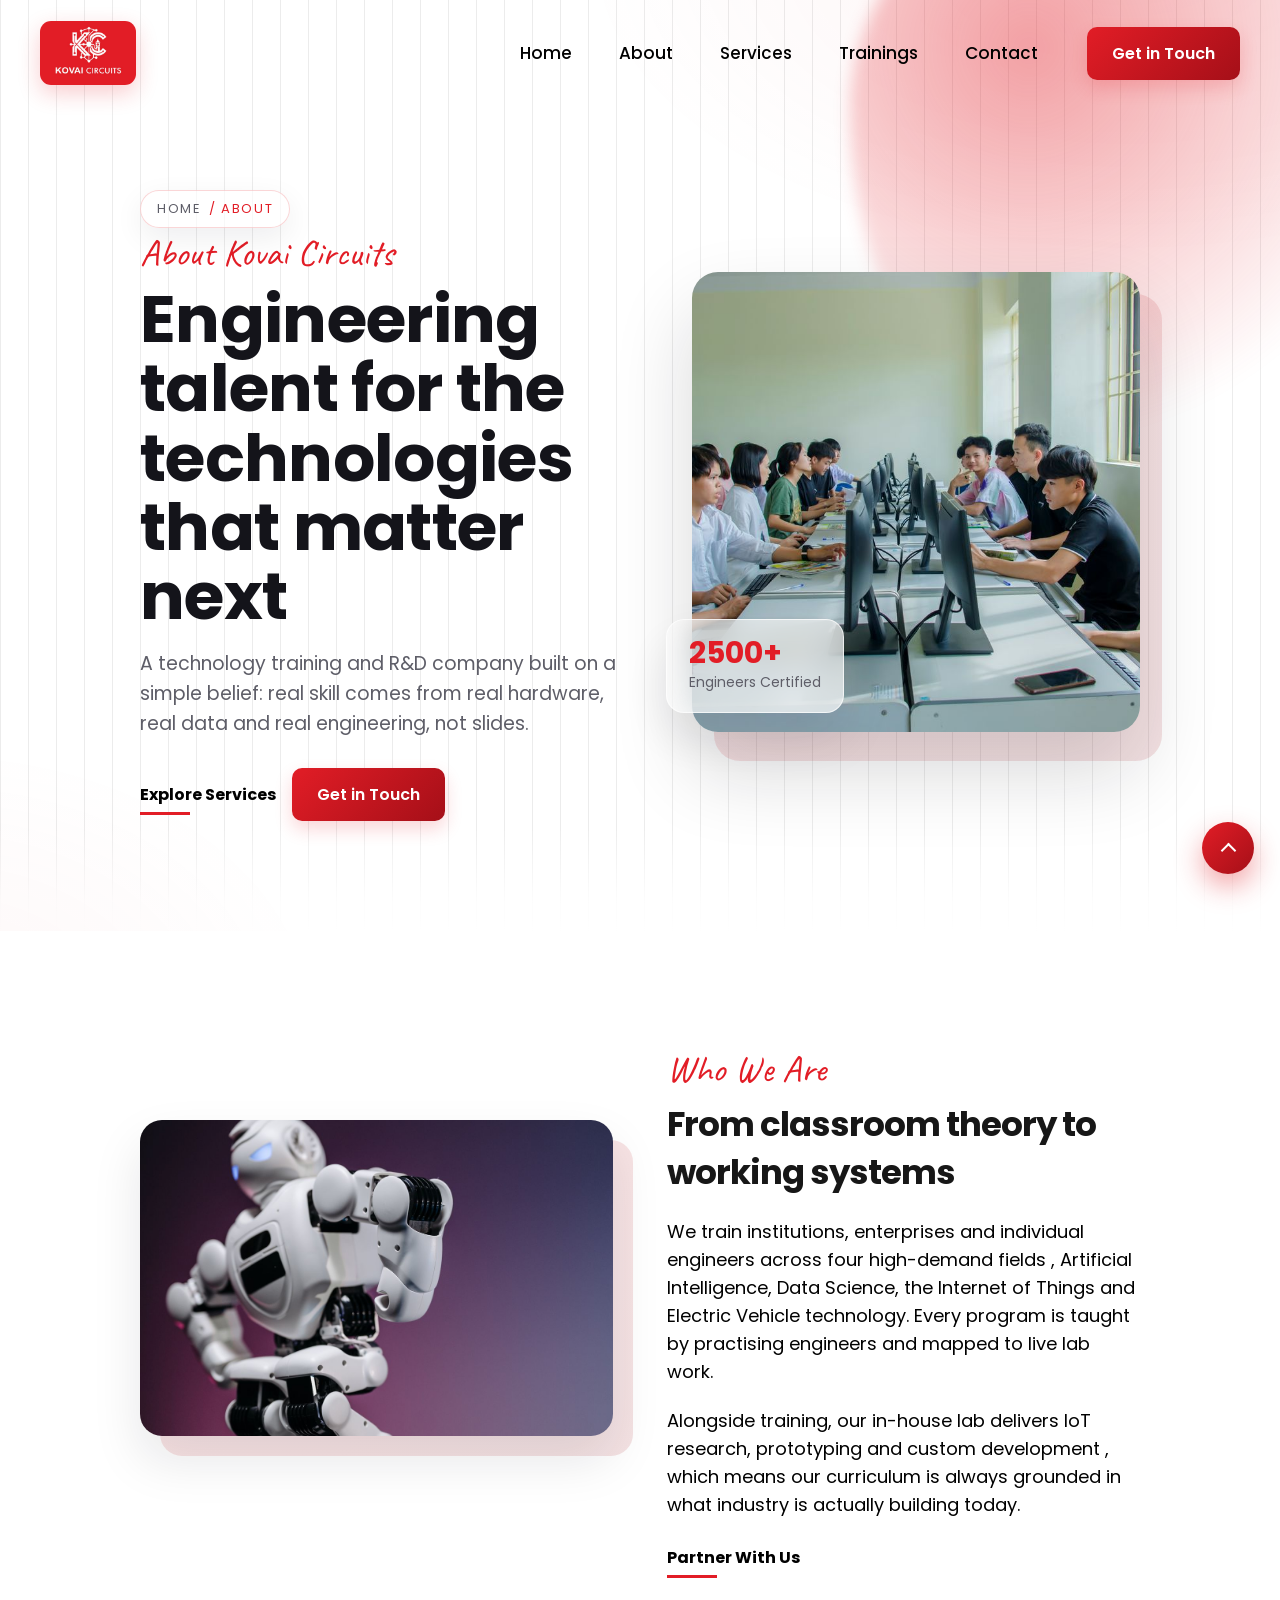
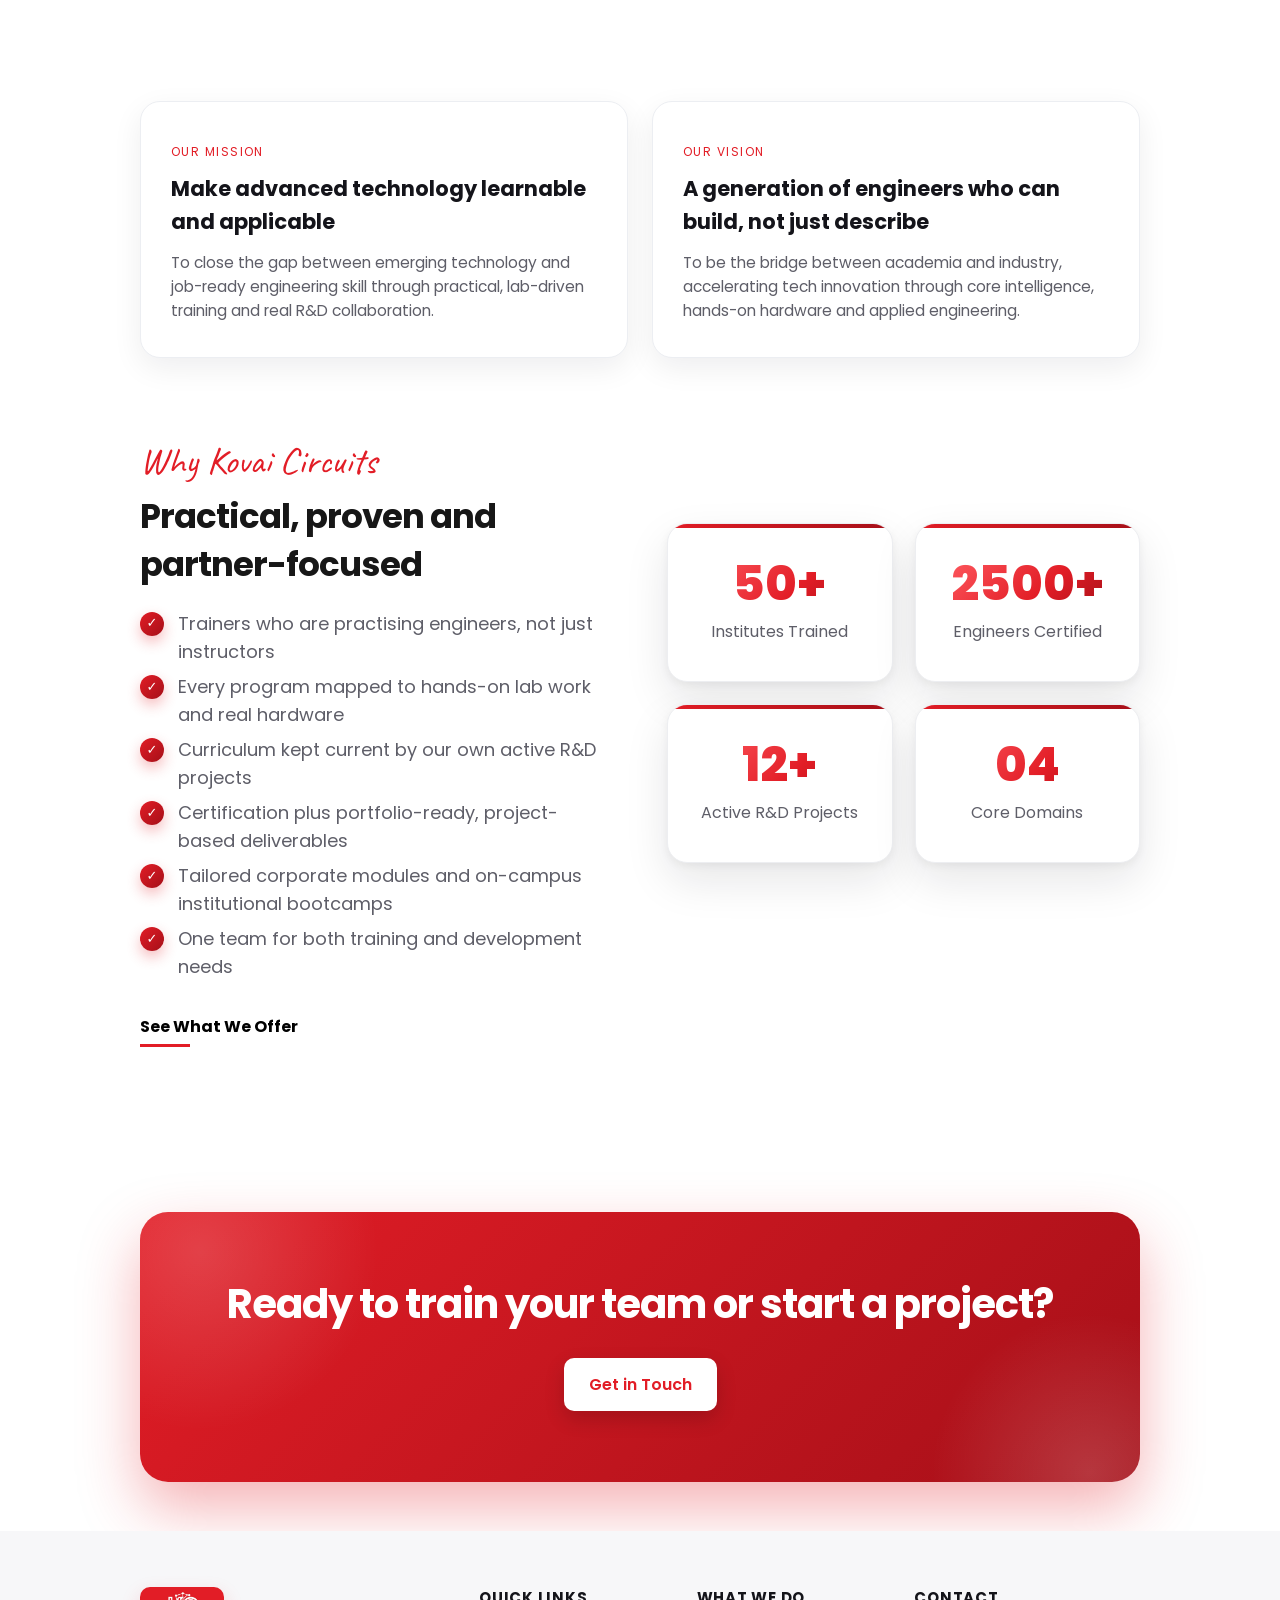
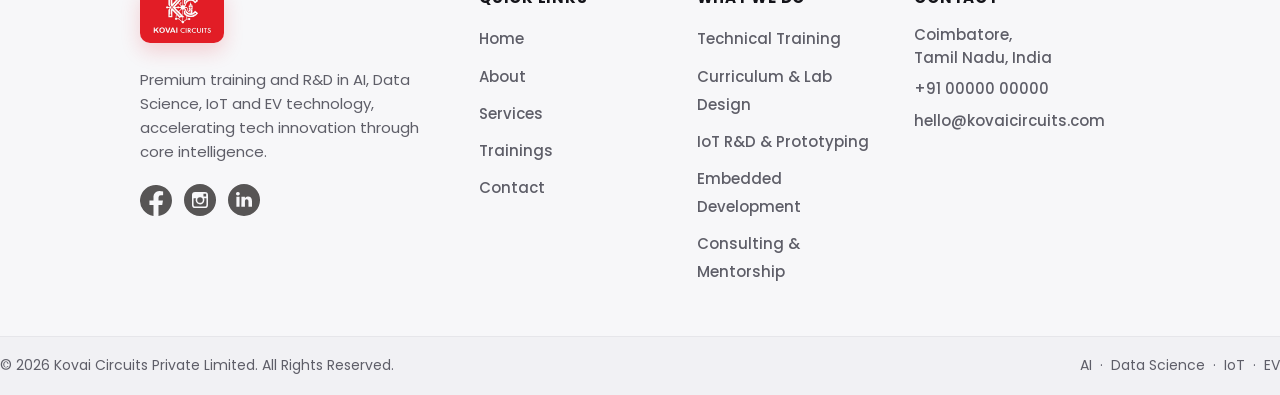
==== about.html @ 35a828f9 "site" ====
<!DOCTYPE html>
<html lang="en-us">

<head>
    <title>About | Kovai Circuits</title>
    <meta charset="utf-8" />
    <meta http-equiv="X-UA-Compatible" content="IE=edge" />
    <meta name="viewport" content="width=device-width, initial-scale=1, shrink-to-fit=no" />
    <meta name="description" content="About Kovai Circuits, a technology training and R&D company in AI, Data Science, IoT and EV technology." />
    <meta name="author" content="Kovai Circuits Private Limited" />
    <link href="img/favicon-logo.png" rel="icon" type="image/png">
    <link rel="preconnect" href="https://fonts.googleapis.com">
    <link rel="preconnect" href="https://fonts.gstatic.com" crossorigin>
    <link href="https://fonts.googleapis.com/css2?family=Caveat:wght@500;600;700&family=Poppins:wght@300;400;500;600;700;800&display=swap" rel="stylesheet">
    <link rel="stylesheet" href="css/skin.css" type="text/css" media="all" />
    <link rel="stylesheet" href="css/kovai.css" type="text/css" media="all" />
</head>

<body>
    <header class="site-header">
        <div class="main-header">
            <div class="d-flex justify-space-between align-items-center  ">
                <a class="site-logo" href="index.html">
                    <img src="img/logo.jpeg" alt="Kovai Circuits" />
                </a>
                <div class="main-navigation">
                    <div class="site-toggle">
                        <i>MENU <span></span></i>
                    </div>
                    <div class="site-nav">
                        <div class="nav-close">Close <img src="img/close-white.svg" width="18" height="18" alt="">
                        </div>
                        <ul>
                            <li class="menu-item"><a href="index.html">Home</a></li>
                            <li class="menu-item current-menu-item"><a href="about.html">About</a></li>
                            <li class="menu-item"><a href="services.html">Services</a></li>
                            <li class="menu-item"><a href="index.html#trainings">Trainings</a></li>
                            <li class="menu-item"><a href="contact.html">Contact</a></li>
                        </ul>
                    </div>
                </div>
                <div class="hdr-btn">
                    <a href="contact.html" class="site-btn">Get in Touch</a>
                </div>
            </div>
        </div>
    </header>

    <!-- ============ PAGE HERO ============ -->
    <section class="kc-hero">
        <div class="bg-lines"></div>
        <div class="kc-blob"></div>
        <div class="site-wrapper kc-hero-inner">
            <div class="kc-hero-text">
                <span class="kc-chip"><a href="index.html">Home</a> / About</span>
                <p class="sub-heading">About Kovai Circuits</p>
                <h1>Engineering talent for the technologies that matter next</h1>
                <p class="lead">A technology training and R&amp;D company built on a simple belief: real skill comes
                    from real hardware, real data and real engineering, not slides.</p>
                <div class="kc-hero-cta">
                    <a href="services.html" class="link-btn">Explore Services</a>
                    <a href="contact.html" class="site-btn">Get in Touch</a>
                </div>
            </div>
            <div class="kc-hero-media">
                <img class="shot" src="img/about-team.jpg" alt="Kovai Circuits training lab">
                <div class="kc-hero-badge">
                    <div class="num">2500+</div>
                    <p class="label">Engineers Certified</p>
                </div>
            </div>
        </div>
    </section>

    <!-- ============ STORY / SPLIT ============ -->
    <section class="site-section site-scroll">
        <div class="site-wrapper">
            <div class="kc-split">
                <div class="kc-split-media">
                    <img src="img/services-hero.jpg" width="690" height="565" alt="Kovai Circuits lab">
                </div>
                <div class="site-content">
                    <p class="sub-heading">Who We Are</p>
                    <h2>From classroom theory to working systems</h2>
                    <p>We train institutions, enterprises and individual engineers across four high-demand fields ,
                        Artificial Intelligence, Data Science, the Internet of Things and Electric Vehicle technology.
                        Every program is taught by practising engineers and mapped to live lab work.</p>
                    <p>Alongside training, our in-house lab delivers IoT research, prototyping and custom development ,
                        which means our curriculum is always grounded in what industry is actually building today.</p>
                    <a href="contact.html" class="link-btn">Partner With Us</a>
                </div>
            </div>
        </div>
    </section>

    <!-- ============ MISSION / VISION ============ -->
    <section class="site-section site-scroll" style="padding-top:0;">
        <div class="site-wrapper">
            <div class="kc-grid cols-2 site-content">
                <div class="kc-card">
                    <span class="kc-tag">Our Mission</span>
                    <h3>Make advanced technology learnable and applicable</h3>
                    <p>To close the gap between emerging technology and job-ready engineering skill through practical,
                        lab-driven training and real R&amp;D collaboration.</p>
                </div>
                <div class="kc-card">
                    <span class="kc-tag">Our Vision</span>
                    <h3>A generation of engineers who can build, not just describe</h3>
                    <p>To be the bridge between academia and industry, accelerating tech innovation through core
                        intelligence, hands-on hardware and applied engineering.</p>
                </div>
            </div>
        </div>
    </section>

    <!-- ============ WHY US ============ -->
    <section class="site-section site-scroll" style="padding-top:0;">
        <div class="site-wrapper">
            <div class="kc-split">
                <div class="site-content">
                    <p class="sub-heading">Why Kovai Circuits</p>
                    <h2>Practical, proven and partner-focused</h2>
                    <ul class="kc-checklist">
                        <li>Trainers who are practising engineers, not just instructors</li>
                        <li>Every program mapped to hands-on lab work and real hardware</li>
                        <li>Curriculum kept current by our own active R&amp;D projects</li>
                        <li>Certification plus portfolio-ready, project-based deliverables</li>
                        <li>Tailored corporate modules and on-campus institutional bootcamps</li>
                        <li>One team for both training and development needs</li>
                    </ul>
                    <a href="services.html" class="link-btn">See What We Offer</a>
                </div>
                <div>
                    <div class="kc-stats" style="grid-template-columns:1fr 1fr;margin-top:0;">
                        <div class="kc-stat"><span class="num">50+</span><p class="label">Institutes Trained</p></div>
                        <div class="kc-stat"><span class="num">2500+</span><p class="label">Engineers Certified</p></div>
                        <div class="kc-stat"><span class="num">12+</span><p class="label">Active R&amp;D Projects</p></div>
                        <div class="kc-stat"><span class="num">04</span><p class="label">Core Domains</p></div>
                    </div>
                </div>
            </div>
        </div>
    </section>

    <!-- ============ CTA ============ -->
    <section class="site-section site-scroll">
        <div class="site-wrapper">
            <div class="kc-cta-band site-content">
                <h2>Ready to train your team or start a project?</h2>
                <a href="contact.html" class="site-btn">Get in Touch</a>
            </div>
        </div>
    </section>

    <!-- ============ FOOTER ============ -->
    <footer id="footer">
        <div class="site-wrapper">
            <div class="kc-footer-top">
                <div class="kc-foot-brand">
                    <img src="img/logo.jpeg" alt="Kovai Circuits" class="kc-foot-logo">
                    <p>Premium training and R&amp;D in AI, Data Science, IoT and EV technology, accelerating tech innovation through core intelligence.</p>
                    <div class="ftr-social d-flex">
                        <a href=""><img src="img/facebook-icon.svg" width="32" height="32" alt=""></a>
                        <a href=""><img src="img/instagram-icon.svg" width="32" height="32" alt=""></a>
                        <a href=""><img src="img/linkedin-icon.svg" width="32" height="32" alt=""></a>
                    </div>
                </div>
                <div class="ftr-nav">
                    <h6>Quick Links</h6>
                    <ul>
                        <li><a href="index.html">Home</a></li>
                        <li><a href="about.html">About</a></li>
                        <li><a href="services.html">Services</a></li>
                        <li><a href="index.html#trainings">Trainings</a></li>
                        <li><a href="contact.html">Contact</a></li>
                    </ul>
                </div>
                <div class="ftr-nav">
                    <h6>What We Do</h6>
                    <ul>
                        <li><a href="services.html">Technical Training</a></li>
                        <li><a href="services.html">Curriculum &amp; Lab Design</a></li>
                        <li><a href="services.html">IoT R&amp;D &amp; Prototyping</a></li>
                        <li><a href="services.html">Embedded Development</a></li>
                        <li><a href="services.html">Consulting &amp; Mentorship</a></li>
                    </ul>
                </div>
                <div class="ftr-nav ftr-contact">
                    <h6>Contact</h6>
                    <p>Coimbatore,<br>Tamil Nadu, India</p>
                    <p>+91 00000 00000</p>
                    <p>hello@kovaicircuits.com</p>
                </div>
            </div>
        </div>
        <div class="kc-footer-bar">
            <div class="site-wrapper">
                <p>&copy; 2026 Kovai Circuits Private Limited. All Rights Reserved.</p>
                <p>AI &nbsp;&middot;&nbsp; Data Science &nbsp;&middot;&nbsp; IoT &nbsp;&middot;&nbsp; EV</p>
            </div>
        </div>
    </footer>
    <a href="#" class="kc-totop" aria-label="Back to top" onclick="window.scrollTo({top:0,behavior:'smooth'});return false;"><span></span></a>
    <script src="js/script.js"></script>
</body>

</html>
---- css/skin.css ----
@font-face {
    font-family: 'Caveat';
    src: url('../fonts/Caveat-Regular.woff2') format('woff2'), url('../fonts/Caveat-Regular.woff') format('woff');
    font-weight: normal;
    font-style: normal;
    font-display: swap;
}

@font-face {
    font-family: 'Inter';
    src: url('../fonts/Inter-Regular.woff') format('woff2'), url('../fonts/Inter-Regular.woff2') format('woff');
    font-weight: normal;
    font-style: normal;
    font-display: swap;
}

@font-face {
    font-family: 'Inter';
    src: url('../fonts/Inter-Bold.woff') format('woff2'),
        url('../fonts/Inter-Bold.woff2') format('woff');
    font-weight: bold;
    font-style: normal;
    font-display: swap;
}

@font-face {
    font-family: 'Inter';
    src: url('../fonts/Inter-Medium.woff') format('woff2'),
        url('../fonts/Inter-Medium.woff2') format('woff');
    font-weight: 500;
    font-style: normal;
    font-display: swap;
}

* {
    margin: 0;
    padding: 0;
    box-sizing: border-box;
}

html,
body {
    font-family: "Inter";
    color: #010101;
    position: relative;
    font-size: 18px;
    overflow-x: hidden;
    scroll-behavior: smooth;
}

img {
    max-width: 100%;
    height: auto;
}

a:hover,
img {
    outline: none;
    text-decoration: none;
}

ul,
ol,
li,
p {
    margin: 0 0 21px;
    padding: 0;
    line-height: 1.56;
}

li {
    list-style: none;
}

a,
a:hover,
a:focus {
    outline: none;
    cursor: pointer;
    transition: all 0.4s ease-in-out 0s;
    -moz-transition: all 0.4s ease-in-out 0s;
    -o-transition: all 0.4s ease-in-out 0s;
    -webkit-transition: all 0.4s ease-in-out 0s;
    -ms-transition: all 0.4s ease-in-out 0s;
    transition: all 0.4s ease-in-out 0s;
    text-decoration: none;
}

.site-col {
    padding: 0 20px;
}

.col-1 {
    width: 8.33333333%
}

.col-2 {
    width: 16.66666667%;
}

.col-3 {
    width: 25%;
}

.col-4 {
    width: 33.3333333%
}

.col-6 {
    width: 50%;
}

.col-5 {
    width: 41.666667%;
}

.col-7 {
    width: 58.333333%;
}

.col-8 {
    width: 66%;
}

.col-9 {
    width: 75%;
}

.col-10 {
    width: 83.33333%;
}

.col-11 {
    width: 91.666666%;
}

.col-12 {
    width: 100%;
}

.col-5 .site-content,
.col-7 .site-content {
    padding: 0 15px;
}

.site-row {
    margin: 0 -20px;
    display: flex;
    flex-wrap: wrap;
}

.site-section {
    position: relative;
    padding: 84px 0;
    overflow: hidden;
}

.site-content ul {
    margin-bottom: 28px;
}

.site-section ul li {
    position: relative;
    padding-left: 35px;
    margin-bottom: 7px;
}

.site-section ul li::before {
    position: absolute;
    left: 0;
    top: 5px;
    background: url(../images/check.svg) no-repeat;
    width: 18px;
    height: 18px;
    content: '';
    background-size: 100%;
}

.site-section.site-videos {
    overflow: hidden;
}

.section-title {
    margin-bottom: 49px;
}

.pt-0 {
    padding-top: 0 !important;
}

.pb-0 {
    padding-bottom: 0 !important;
}

.text-center {
    text-align: center;
}

.d-flex {
    display: flex;
    flex-wrap: wrap;
}

.justify-end {
    justify-content: flex-end;
}

.align-items-center {
    align-items: center;
}

.justify-center {
    justify-content: center;
}

.site-wrapper {
    padding: 0 50px;
    max-width: 1250px;
    margin: 0 auto;
    position: relative;
}

.site-wrapper.full-wrapper {
    padding: 0;
    max-width: 100%;
}

.site-wrapper.sm-wrapper {
    max-width: 1080px;
}

.justify-space-between {
    justify-content: space-between;
}

h1,
h2,
h3,
h4,
h5,
h6 {
    color: #080707;
    line-height: 1.2;
    margin-bottom: 21px;
    margin-top: 42px;
}

h1:first-of-type,
h2:first-of-type,
h3:first-of-type,
h4:first-of-type,
h5:first-of-type,
h6:first-of-type {
    margin-top: 0
}

h2.large {
    font-size: 52px;
    font-weight: 800;
    letter-spacing: -1.5px;
}

h2 {
    font-size: 38px;
    letter-spacing: -1px;
    color: #171717;
    line-height: 1.4;
}

h2.large-text {
    font-size: 48px;
    letter-spacing: -1px;
}

h3 {
    font-size: 28px;
    line-height: 1.56;
}

h4 {
    font-size: 24px;
    line-height: 1.4;
    letter-spacing: -0.5px;
    font-weight: 500;
}

h5 {
    font-size: 20px;
    line-height: 1.4;
    text-transform: inherit;
}

h6 {
    font-size: 18px;
    line-height: 1.4;
    text-transform: inherit;
}

h1 {
    font-size: 50px;
    letter-spacing: -1px;
    line-height: 1.35;
}

p.large {
    font-size: 45px;
    line-height: 1.4;
}

.section-heading .section-title {
    max-width: 860px;
}

.section-heading {
    margin-bottom: 35px;
    position: relative;
}

.section-heading span {
    color: #E21D26;
}

.section-title {
    position: relative;
    display: inline-block;
    font-weight: 500;
    margin-bottom: 0;
}

.sub-title {
    margin-bottom: 14px;
    font-size: 20px;
    color: #3C3B3B;
    text-transform: capitalize;
}

.section-description {
    font-size: 20px;
    color: #4D4E4D;
    font-weight: 500;
    line-height: 1.56;
    margin: 21px 0 0;
}

.section-title h4 {
    margin-top: 21px;
    text-transform: none;
    color: #ffda48;
    font-weight: 500;
}

.site-btn {
    padding: 18px 30px;
    font-size: 16px;
    color: #fff;
    transition: all 0.3s;
    position: relative;
    overflow: hidden;
    z-index: 1;
    background: #E21D26;
    border: none;
    cursor: pointer;
    height: auto;
    display: inline-block;
}

.site-btn.enquiry-btn {
    background: #A50F18;
}

.site-btn.blue-bg {
    background: #E21D26;
}

.site-btn.darkblue-bg {
    background: #E21D26;
}

.site-btn:hover {
    opacity: 0.8;
    transform: translateY(-3px);
}

/** main css starts here **/
header.site-header {
    position: absolute;
    width: 100%;
    top: 0;
    left: 0;
}

.main-header {
    padding: 21px 40px;
    top: 0;
    z-index: 999;
    position: relative;
    width: 100%;
}

.hdr-right svg {
    width: 40px;
    height: 40px;
    margin-right: 7px;
}

.hdr-right .site-search svg {
    width: 20px;
}

.hdr-right .screen-reader {
    color: #8D8D8D;
}

a.site-logo img {
    width: 135px;
}

.main-navigation {
    margin-left: auto;
}

.hdr-btn {
    margin-left: 70px;
}

.hdr-btn .site-btn {
    display: block;
}

.site-nav {
    position: relative;
    z-index: 9;
}

.site-nav ul {
    margin: 0;
}

.site-nav>ul>li {
    display: inline-block;
    position: relative;
    margin-right: 7px;
    margin: 0;
}

.site-nav>ul>li>a:hover {
    color: #E21D26;
}

.site-nav>ul>li>a {
    color: #000;
    font-size: 17px;
    font-weight: 500;
    padding: 5px 0;
    display: inline-block;
    position: relative;
    margin-right: 56px;
}

.site-nav>ul>li:last-child>a {
    margin: 0;
}

.site-nav>ul>li>a::before {
    position: absolute;
    background: #E21D26;
    bottom: 0;
    width: 0%;
    height: 2px;
    content: '';
    transition: all 0.4s;
    left: 0%;
}

.site-nav>ul>li>a:hover::before {
    width: 100%;
}

.site-nav ul li:hover ul {
    top: 100%;
    opacity: 1;
    visibility: visible;
}

.site-nav ul li ul {
    position: absolute;
    left: 0%;
    top: 120%;
    width: 360px;
    background: #fff;
    z-index: 999;
    box-shadow: rgba(0, 0, 0, 0.16) 0px 10px 36px 0px, rgba(0, 0, 0, 0.06) 0px 0px 0px 1px;
    opacity: 0;
    transition: all 0.4s;
    visibility: hidden;
}

.site-nav ul li ul li a {
    display: block;
    font-size: 20px;
    padding: 21px 28px;
    font-weight: 500;
    color: #121212;
}

/** hero section css **/
.hero-section {
    position: relative;
}

.slider-nav {
    z-index: 9999;
}

.hero-images {
    position: absolute;
    right: 5%;
    bottom: 5%;
    width: 550px;
    height: 400px;
}

.hero-images .fist-image {
    position: absolute;
    top: 0;
    right: 0;
    opacity: 0;
    transition: all 1.2s;
    transition-delay: 0.8s;
    transform: scale(0.9);
}

.show .hero-images .sec-image,
.show .hero-images .fist-image {
    opacity: 1;
    transform: scale(1);
}

.hero-images img {
    width: 260px;
    height: 260px;
    object-fit: cover;
    border-radius: 50%;
}

.hero-images .sec-image {
    position: absolute;
    transform: scale(0.9);
    transition: all 1.2s;
    transition-delay: 1.2s;
    bottom: 0;
    left: 0;
    opacity: 0;
}

.show .hero-image img {
    transform: scale(1.3);
    opacity: 1;
}

.hero-content {
    position: absolute;
    top: 50%;
    transform: translateY(-65%);
    color: #fff;
    z-index: 99;
    width: 1020px;
    max-width: 85%;
    left: 10%;
}

.hero-content h2 {
    color: #080707;
    position: relative;
    margin: 0;
    font-size: 50px;
    line-height: 1.35;
    font-weight: 700;
    text-transform: uppercase;
}

.hero-content p {
    margin: 14px 0 28px;
    font-size: 20px;
    color: #3c3a45;
}

.hero-btn {
    display: block;
    margin-top: 35px;
}

.hero-slider.show:before {
    height: 0;
}

.hero-slider .hero-content .anchor-div {
    opacity: 0;
    position: relative;
    top: 20px;
    transition: all 0.6s cubic-bezier(0.55, 0, 0.1, 1) 0.4s;
}

.hero-slider .hero-content .anchor-div {
    margin-top: 21px;
}

.hero-content p.sub-heading,
.sub-heading {
    margin-bottom: 14px;
    font-size: 37px;
    color: #E21D26;
    line-height: 1;
    font-family: Caveat;
}

.hero-slider .hero-content .anchor-div.show,
.hero-slider .hero-content p.show,
.hero-slider .hero-content h2.show {
    opacity: 1;
    top: 0;
}

#slides ul {
    position: relative;
    z-index: 999;
}

.show .hero-gradient {
    opacity: 1;
}

.menu-on.menu-on-removed .search-bar {
    opacity: 0;
    visibility: hidden;
}

header.site-header {
    position: absolute;
    width: 100%;
    top: -50px;
    left: 0;
    z-index: 9999;
    opacity: 0;
    transition: all 0.6s cubic-bezier(0.55, 0, 0.1, 1) 0.4s;
}

header.site-header.show {
    top: 0;
    opacity: 1;
}

.close-btn button:hover span {
    color: #E21D26;
}

.close-btn button {
    background: transparent;
    border: navajowhite;
    display: flex;
    align-items: center;
    color: #80205F;
    font-size: 22px;
    font-weight: 300;
    z-index: 99;
    position: relative;
    cursor: pointer;
}

.close-btn button img {
    padding-left: 7px;
}

.nav-close {
    display: none;
}

.site-toggle {
    width: 100%;
    margin: 0;
    position: relative;
    z-index: 999;
    display: none;
}

.site-toggle span {
    display: inline-block;
    width: 24px;
    height: 10px;
    border-top: 2px solid #111;
    border-bottom: 2px solid #111;
    margin-left: 7px;
}

.hero-slider .slider-nav-visible .slider-nav {
    visibility: visible;
    display: none;
}

/** intro section starts here **/
.intro-section {
    background: #EBD2BD;
    overflow: hidden;
}

.intro-section .site-content {
    max-width: 600px;
    padding: 70px 0;
}

.intro-section .site-image {
    position: absolute;
    right: 0;
    top: 0;
}

.intro-section.site-scroll .site-image {
    position: absolute;
    right: -200px;
    top: 0;
    height: 100%;
    width: 45%;
    left: auto;
    border-top-left-radius: 270px;
    overflow: hidden;
    border-bottom-left-radius: 270px;
}

.intro-section .site-image img {
    height: 100%;
    object-fit: cover;
    width: 100%;
    display: block;
}

.intro-section.site-scroll.scrolled .site-image {
    right: 0;
    opacity: 1;
    left: auto;
}

.slider-nav-outside-expand .slider-nav.slider-nav-next,
.slider-nav-outside-expand .slider-nav {
    margin: 0;
}

.slider-nav.slider-nav-next {
    right: 30px;
    left: unset;
}

.slider-nav {
    left: auto;
    right: 110px;
    transition: all 0.4s;
}

.slider-item-show3 {
    --swiffy-slider-item-count: 3.3;
}

.site-block .block-content .site-btn svg {
    width: 8px;
    margin-left: 5px;
    position: relative;
    top: 3px;
    fill: #fff;
    transition: all 0.4s;
    margin-left: 28px;
}

.site-block .block-content .site-btn:hover svg {
    margin-left: 42px;
}

.site-block .block-content a.site-btn {
    position: absolute;
    bottom: 42px;
}

.slider-nav-round .slider-nav::after,
.slider-nav-square .slider-nav::after {
    margin: 1rem;
}

footer {
    padding: 63px 0;
    background: #F8F8F8;
    position: relative;
}

footer .site-wrapper {
    position: initial;
}

.top-footer h6 {
    text-transform: capitalize;
    font-weight: 500;
    font-size: 22px;
}

.ftr-nav ul {
    margin: 0;
}

footer a {
    font-size: 16px;
    font-weight: 500;
}

a.go-top {
    display: flex !important;
    align-items: center;
    gap: 7px;
    color: #010101;
}

a.go-top svg {
    position: relative;
    top: -5px;
}

.ftr-nav.ftr-contact {
    padding-left: 42px;
}

.ftr-nav.ftr-contact .ftr-contact {
    margin-top: 28px;
}

.top-footer>.site-row>.site-col:last-child {
    border-left: 1px solid #dedede;
}

.ftr-nav ul li {
    margin-bottom: 14px
}

footer a {
    color: #343434;
}

.bottom-footer a:hover {
    text-decoration: underline;
}

.ftr-nav ul li a:hover {
    color: #B71820;
}

.ftr-nav p {
    font-size: 16px;
    font-weight: 500;
    line-height: 1.76;
}

.ftr-logo a img {
    width: 120px;
}

.bottom-footer {
    margin-top: 56px;
    text-align: right;
    display: flex;
    align-items: center;
    justify-content: space-between;
}

.bottom-footer p {
    margin: 0;
    font-size: 16px;
}

.ftr-social.d-flex {
    align-items: center;
    gap: 14px
}

.ftr-social a img {
    display: block;
}

.ftr-social p {
    margin-right: 35px;
}

.ftr-social a:hover {
    opacity: 0.8;
    transform: translateY(-3px);
}

.testimonial-section .site-col.col-6 {
    margin-bottom: 42px;
}

.form-group label {
    display: block;
    font-weight: 500;
    margin-bottom: 10px;
    font-size: 17px;
    color: #3c3a45;
}

.form-group textarea,
.form-group input {
    background: #fcfcfc;
    height: 50px;
    padding: 0 18px;
    width: 100%;
    font-size: 18px;
    border: 1px solid #d1cfcf;
    transition: border-color ease-in-out 0.15s, box-shadow ease-in-out 0.15s;
}

.form-group textarea:focus,
.form-group input:focus {
    outline: none;
    border: 1px solid#f09708;
}

.form-group {
    margin-bottom: 28px;
}

.form-group textarea {
    min-height: 140px;
    padding-top: 14px;
}

.form-group.price-total {
    max-width: 120px;
}

form input.site-btn {
    text-transform: uppercase;
    width: auto;
    background: #f09708;
    min-width: 170px;
    padding: 18px 40px;
    height: auto;
}

.general-request {
    border-left: 1px solid #e0dfdf;
    height: 100%;
    padding-left: 56px;
}

.contact-form {
    padding-right: 35px;
}

/* custom slider css */
#slideshow {
    position: relative;
    height: 100vh;
    width: 100vw;
    overflow: hidden;
}

.blob svg {
    position: absolute;
    width: 700px;
    height: 700px;
    overflow: visible;
    right: -700px;
    top: 50%;
}

.control {
    width: 100%;
    height: calc(100% - 36px);
    position: absolute;
    top: 36px;
    margin: 0;
    z-index: 99;
    display: block;
}

.control>button {
    width: 16.7%;
    height: calc(100% - 36px);
    opacity: 1;
    color: #212121;
    background-color: transparent;
    border: 0;
    cursor: pointer;
    font-size: 50vh
}

#previous {
    float: left;
}

#next {
    float: right;
}

#slides {
    padding: 0;
    margin: 0;
    background: #000;
    overflow: hidden
}

#slides>li {
    position: absolute;
    clear: both;
    top: 0;
    left: 0;
    right: 0;
    bottom: 0;
    width: 100%;
    height: 100%;
    margin: 0 auto;
    overflow: hidden;
    opacity: 0;
    overflow: hidden;
    font-size: 50vh;
    line-height: 100vh;
    color: #212121;
    transition: all 1.2s;
}

#slides>li::before {
    position: absolute;
    left: 0;
    right: 0;
    bottom: 0;
    z-index: 99;
    width: 100%;
    height: 80%;
    content: '';
    background-image: -webkit-gradient(linear, left bottom, left top, from(rgba(0, 0, 0, .8)), to(transparent));
    background-image: linear-gradient(180deg, rgba(0, 0, 0, .8), transparent);
    transform: rotate(180deg);
}

#slides li.slideActive {
    z-index: 2;
    opacity: 1;
}

.pager ul {
    display: table;
    width: 100%;
    position: absolute;
    z-index: 999
}

.pager ul li {
    display: table-cell;
    line-height: 36px;
    text-align: center;
    color: #fff;
    text-decoration: none;
    cursor: pointer;
}

.progressbar {
    position: absolute;
    bottom: 0;
    width: 100%;
    height: 36px;
    background: none;
    z-index: 3;
}

.progress {
    width: 0;
    height: 36px;
    -webkit-animation: progress 10s infinite;
    background: #FFEB3B;
}

@-webkit-keyframes progress {
    0% {
        width: 0%;
    }

    100% {
        width: 100%;
    }
}

.scrolled .parallax-item {
    width: 100% !important;
    height: 100% !important;
    background-size: cover;
    background-repeat: no-repeat;
}

.site-scroll .site-content,
.site-scroll .site-image {
    opacity: 0;
    position: relative;
    left: 35px;
    transition: all 0.8s cubic-bezier(0.55, 0, 0.1, 1) 0.2s;
}

.site-scroll .site-content {
    left: 0;
    top: 35px;
    transition: all 1.8s cubic-bezier(0.55, 0, 0.1, 1) 0.2s;
}

.site-scroll.scrolled .site-image {
    opacity: 1;
    left: 0;
}

.site-scroll.scrolled .site-content {
    top: 0;
    opacity: 1;
}

footer {
    transition: all 0.8s cubic-bezier(0.55, 0, 0.1, 1) 0.2s;
    position: relative;
}

.scroll-down {
    position: absolute;
    background-position: 50% 50%;
    background-repeat: no-repeat;
    background-size: cover;
    z-index: 9999;
    right: 5%;
    bottom: 0;
}

.scroll-down a {
    display: inline-block;
    position: absolute;
    right: 15px;
    bottom: 0;
    z-index: 2;
    padding: 10px 10px 110px;
    color: #fff;
    font-size: 14px;
    font-family: "Josefin Sans", sans-serif;
    line-height: 1;
    letter-spacing: 0.2em;
    text-transform: uppercase;
    text-decoration: none;
    writing-mode: vertical-lr;
    transition: 0.2s;
    overflow: hidden;
}

.scroll-down a:hover {
    opacity: 0.5;
}

#scroll-arrow a::before {
    content: "";
    position: absolute;
    bottom: 0;
    left: 50%;
    width: 1px;
    height: 100px;
    background: rgba(255, 255, 255, 0.4);
}

#scroll-arrow a::after {
    height: 30px;
    animation: slide-scroll 1.5s ease infinite;
}

.scroll-down a::after {
    content: "";
    position: absolute;
    bottom: 0;
    left: 50%;
    width: 1px;
    height: 100px;
    background: #fff;
}

@keyframes slide-scroll {
    0% {
        transform: translateY(-70px);
    }

    50%,
    100% {
        transform: translateY(30px);
    }
}

/** pricing section **/
.single-option {
    width: 50%;
    margin-bottom: 14px;
}

.opening-hour {
    background: #f2f1f1;
    height: 100%;
    padding: 56px;
}

section.pricing-section {
    padding-bottom: 135px;
}

.about-section .site-content ul {
    margin-bottom: 28px;
    margin-top: 28px;
}

.anchor-div .site-btn {
    margin-right: 14px;
}

.ftr-contact p span.icon {
    width: 20px;
}

footer .ftr-contact p {
    display: flex;
    align-items: center;
    gap: 14px;
    margin: 0 0 10px;
    font-weight: 500;
}

.cta-section .site-btn {
    min-width: 240px;
    text-align: center;
}

section.site-section.cta-section {
    background-size: cover;
    background-position: center;
    z-index: 999
}

.private-lessions .anchor-div .site-btn {
    border-radius: 0;
}

.site-tagline {
    position: relative;
    display: inline-block;
}

.site-tagline::before {
    position: absolute;
    left: 0;
    top: 60%;
    content: '';
    width: 100%;
    height: 15px;
    background: #0b4496;
    opacity: 0.13;
}

.ftr-contact img {
    display: block;
    margin-right: 10px;
}

.private-lessions.site-row.align-items-center {
    align-items: flex-start;
}

.anim-text span {
    transition: all 1.2s ease-out;
    letter-spacing: -1px;
    opacity: 0;
}

.anim-text span.fade {
    opacity: 1;
    letter-spacing: -0.5px;
}

.link-btn {
    font-weight: 700;
    color: #000;
    position: relative;
    padding: 5px 0;
    display: inline-block;
    font-size: 16px;
}

.link-btn:hover::before {
    width: 100%;
}

.link-btn::before {
    position: absolute;
    left: 0;
    top: 100%;
    content: '';
    width: 50px;
    height: 3px;
    background: #E21D26;
    transition: all 0.4s
}

aside.sticky-nav {
    position: absolute;
    z-index: 999;
    left: -10px;
    top: 50%;
    transform: translateY(-45%);
    box-shadow: rgba(100, 100, 111, 0.2) 0px 7px 29px 0px;
    transition: all 0.4s;
    transition-delay: 1.2s;
    opacity: 0;
}

.show aside.sticky-nav {
    left: 0;
    opacity: 1;
}

aside.sticky-nav li a {
    text-align: center;
    display: block;
    padding: 20px 15px;
    font-size: 13px;
    color: #010101;
    line-height: 1;
}

aside.sticky-nav li {
    margin: 0;
    border-bottom: 1px solid #E8E8E8;
    transition: all 0.4s;
    background: #fff;
}

aside.sticky-nav li:last-child {
    border-bottom: none;
}

aside.sticky-nav li img {
    display: block;
    margin: 0 auto 10px;
    transition: all 0.4s;
    filter: brightness(0);
}

aside.sticky-nav ul {
    margin: 0;
    overflow: hidden;
}

aside.sticky-nav li a:hover img {
    filter: none;
}

aside.sticky-nav li:hover {
    background: #f5f5f5;
}

aside.sticky-nav li a:hover {
    color: #E21D26;
}

.bg-lines {
    position: absolute;
    width: 100%;
    height: 0%;
    top: 0;
    left: 0;
    background-color: #ffffff;
    opacity: 0.5;
    background-size: 28px 28px;
    transition: all 2.4s;
    background-image: repeating-linear-gradient(to right, #dadada, #dadada 1px, #ffffff 1px, #ffffff);
}

.bg-lines::before {
    position: absolute;
    left: 0;
    top: 0;
    height: 100%;
    width: 25%;
    background: #fff;
    content: '';
}

.bg-lines::after {
    position: absolute;
    left: 0;
    bottom: 0;
    width: 100%;
    height: 100px;
    content: '';
    background: rgb(255, 255, 255);
    background: linear-gradient(0deg, rgba(255, 255, 255, 1) 0%, rgb(255 255 255 / 91%) 30%, rgb(255 255 255 / 9%) 100%);
}

.scrolled .bg-lines,
.show .bg-lines {
    height: 100%;
}

.bg-lines span {
    position: absolute;
    width: 25px;
    height: 100%;
    top: 0;
    right: 0;
    background: transparent;
    border-left: 1px solid #ddd;
    border-right: 1px solid #ddd;
    display: block;
}

.testimonial-section .bg-lines::before {
    display: none;
}

.testimonial-section .bg-lines {
    height: 220px;
}

.site-testinonial {
    position: relative;
    padding-left: 56px;
    margin: 35px 0;
}

.site-testinonial::before {
    position: absolute;
    left: 0;
    top: -42px;
    content: '';
    width: 31px;
    height: 107px;
    background: url(../img/quote.svg) no-repeat;
    background-size: 100%;
}

.user-info {
    display: flex;
    align-items: center;
    gap: 21px;
    margin-top: 28px;
}

.user-info .user-image {
    width: 70px;
    height: 70px;
    border-radius: 50%;
    overflow: hidden;
}

.user-name h5 {
    margin: 0;
    font-size: 16px;
}

.user-name h5 .user-designation {
    display: block;
    font-weight: normal;
}

.site-testinonial .testimonial-content {
    font-size: 20px;
}

.qna {
    transition: all 0.4s;
    border: 1px solid #E2E2E2;
}

.qna.active {
    position: relative;
}

.qna.active::before {
    position: absolute;
    left: 0;
    width: 5px;
    height: 100%;
    content: '';
    background: #DE5227;
    top: 0;
}

.qna:hover {
    background: #f5f5f5;
}

.question {
    color: #333;
    cursor: pointer;
    user-select: none;
    font-size: 18px;
    margin: 0;
    padding: 28px 63px 28px 42px;
    transition: color 0.3s;
    letter-spacing: 0;
    position: relative;
}

.question:hover {
    color: #000;
}

.qna.active .question::before {
    transform: rotate(135deg);
    right: 42px;
}

.qna .answer {
    height: 0px;
    transition: 0.3s linear;
    overflow: hidden;
    padding: 0 42px;
}

.qna.active .answer {
    height: auto;
}

@media (max-width: 700px) {
    .container {
        width: 100%;
        height: 100%;
        border-radius: 0;
        box-shadow: none;
        height: 100vh;
    }

    body {
        place-content: start;
    }
}

.site-stats {
    display: flex;
    gap: 10%;
    margin-top: 35px;
}

.site-stats p {
    font-weight: 700;
}

.site-stats p span.stat-date {
    display: block;
    font-size: 44px;
    font-weight: 400;
}

/** swiffy slider minified css starts here **/
.swiffy-slider {
    position: relative;
    display: block;
    width: 100%;
    --swiffy-slider-snap-align: center;
    --swiffy-slider-item-width: 100%;
    --swiffy-slider-item-gap: 1rem;
    --swiffy-slider-item-reveal: 0rem;
    --swiffy-slider-item-ratio: 2/1;
    --swiffy-slider-item-count: 1;
    --swiffy-slider-nav-light: #fff;
    --swiffy-slider-nav-dark: #333;
    --swiffy-slider-nav-zoom: 1;
    --swiffy-slider-track-opacity: 0.1;
    --swiffy-slider-track-height: 0;
    --swiffy-slider-nav-outside-size: 3.5rem;
    --swiffy-slider-indicator-outside-size: 1.5rem;
    --swiffy-slider-animation-duration: 0.75s;
    --swiffy-slider-animation-delay: 0s;
    --swiffy-slider-animation-timing: ease-in-out;
}

.swiffy-slider,
.swiffy-slider::after,
.swiffy-slider::before {
    box-sizing: border-box;
}

.swiffy-slider ::-webkit-scrollbar {
    height: var(--swiffy-slider-track-height);
}

.swiffy-slider ::-webkit-scrollbar-track {
    background: rgba(0, 0, 0, var(--swiffy-slider-track-opacity));
}

.swiffy-slider ::-webkit-scrollbar-thumb {
    background: rgba(0, 0, 0, 0.4);
    border-radius: 1rem;
}

.swiffy-slider ::-webkit-scrollbar-thumb:hover {
    background: rgba(0, 0, 0, 0.6);
}

.slider-container {
    --swiffy-slider-item-gap-totalwidth: calc(var(--swiffy-slider-item-gap) * (var(--swiffy-slider-item-count) - 1));
    --swiffy-slider-item-width: calc((100% - var(--swiffy-slider-item-reveal) - var(--swiffy-slider-item-gap-totalwidth)) / var(--swiffy-slider-item-count));
    overflow-x: auto;
    -webkit-overflow-scrolling: touch;
    -ms-scroll-snap-type: x mandatory;
    scroll-snap-type: x mandatory;
    scroll-behavior: smooth;
    display: grid;
    align-items: center;
    height: 100%;
    grid: auto/auto-flow -webkit-max-content;
    grid: auto/auto-flow max-content;
    grid-auto-rows: 100%;
    grid-auto-columns: var(--swiffy-slider-item-width);
    grid-auto-flow: column;
    grid-gap: var(--swiffy-slider-item-gap);
    list-style: none;
    margin: 0;
    padding: 0;
    scrollbar-width: none;
    scrollbar-color: rgba(0, 0, 0, 0.4) rgba(0, 0, 0, var(--swiffy-slider-track-opacity));
    background-clip: padding-box;
}

.slider-container>* {
    scroll-snap-align: var(--swiffy-slider-snap-align);
    position: relative;
    width: 100%;
    height: 100%;
}

.slider-item-helper .slider-container>* {
    background-size: cover;
    background-color: #e1e1e1;
    background-position: 50% 50%;
    display: flex;
    justify-content: center;
    align-items: center;
}

.slider-item-helper:not(.slider-item-ratio) .slider-container>* {
    min-height: 20rem;
}

.slider-item-ratio .slider-container>*>* {
    position: absolute;
    top: 0;
    left: 0;
    width: 100%;
    height: 100%;
    -o-object-fit: cover;
    object-fit: cover;
}

.slider-item-ratio-contain .slider-container>*>* {
    -o-object-fit: contain;
    object-fit: contain;
}

.slider-item-ratio .slider-container> ::after {
    display: block;
    padding-top: calc(100% / (var(--swiffy-slider-item-ratio)));
    content: "";
}

.slider-item-ratio-32x9 {
    --swiffy-slider-item-ratio: 32/9;
}

.slider-item-ratio-21x9 {
    --swiffy-slider-item-ratio: 21/9;
}

.slider-item-ratio-16x9 {
    --swiffy-slider-item-ratio: 16/9;
}

.slider-item-ratio-4x3 {
    --swiffy-slider-item-ratio: 4/3;
}

.slider-item-ratio-2x1 {
    --swiffy-slider-item-ratio: 2/1;
}

.slider-item-ratio-1x1 {
    --swiffy-slider-item-ratio: 1/1;
}

.slider-item-ratio-3x4 {
    --swiffy-slider-item-ratio: 3/4;
}

.slider-nav-scrollbar {
    --swiffy-slider-track-height: 0.5rem;
}

.slider-nav-scrollbar .slider-container {
    scrollbar-width: thin;
}

.slider-nav-nodelay .slider-container {
    scroll-behavior: auto;
}

.slider-indicators {
    position: absolute;
    right: 2rem;
    bottom: 0;
    left: 2rem;
    display: flex;
    justify-content: center;
    padding: 0;
    margin-bottom: 1rem;
    list-style: none;
}

.slider-nav-scrollbar .slider-indicators {
    margin-bottom: calc(1rem + var(--swiffy-slider-track-height));
}

.slider-indicators>.active {
    opacity: 1;
}

.swiffy-slider.slider-indicators-outside .slider-nav {
    margin-bottom: var(--swiffy-slider-indicator-outside-size);
}

.swiffy-slider.slider-indicators-outside {
    padding-bottom: var(--swiffy-slider-indicator-outside-size);
}

.swiffy-slider.slider-indicators-outside .slider-indicators,
.swiffy-slider.slider-indicators-outside.slider-indicators {
    margin-bottom: 0;
}

.slider-indicators>* {
    box-sizing: content-box;
    flex: 0 1 auto;
    width: 2rem;
    height: 0.2rem;
    padding: 0;
    border: 0.4rem solid transparent;
    cursor: pointer;
    background-color: #fff;
    background-clip: padding-box;
    opacity: 0.5;
    transition: opacity 0.4s ease;
}

.slider-indicators-square .slider-indicators>*,
.slider-indicators-square.slider-indicators>* {
    width: 0.5rem;
    height: 0.5rem;
    border: 0.4rem solid transparent;
}

.slider-indicators-round .slider-indicators>*,
.slider-indicators-round.slider-indicators>* {
    width: 0.5rem;
    height: 0.5rem;
    border: 0.4rem solid transparent;
    border-radius: 50%;
}

.slider-indicators-highlight .slider-indicators>.active,
.slider-indicators-highlight.slider-indicators>.active {
    border: 0.33rem solid transparent;
    padding: 0.07rem;
}

.slider-nav {
    position: absolute;
    top: 0;
    left: 0;
    bottom: 0;
    border: 0;
    background-color: transparent;
    cursor: pointer;
    padding: 0;
    visibility: hidden;
    opacity: 0.8;
    transition: visibility 0.1s, opacity 0.2s linear;
    margin-bottom: var(--swiffy-slider-track-height);
    display: flex;
    align-items: center;
    padding: 0 0.5rem;
    -webkit-filter: drop-shadow(0 0 0.5rem rgba(0, 0, 0, 0.5));
    filter: drop-shadow(0 0 0.5rem rgba(0, 0, 0, 0.5));
    transform: scale(var(--swiffy-slider-nav-zoom));
}

.slider-nav::before {
    position: absolute;
    content: "";
    padding: 0.5rem;
    width: 3rem;
    height: 3rem;
}

.slider-nav::after {
    content: "";
    -webkit-mask: url("data:image/svg+xml,<svg xmlns='http://www.w3.org/2000/svg' fill='%23fff' viewBox='0 0 16 16'><path fill-rule='evenodd' d='M11.354 1.646a.5.5 0 0 1 0 .708L5.707 8l5.647 5.646a.5.5 0 0 1-.708.708l-6-6a.5.5 0 0 1 0-.708l6-6a.5.5 0 0 1 .708 0z'></path></svg>");
    mask: url("data:image/svg+xml,<svg xmlns='http://www.w3.org/2000/svg' fill='%23fff' viewBox='0 0 16 16'><path fill-rule='evenodd' d='M11.354 1.646a.5.5 0 0 1 0 .708L5.707 8l5.647 5.646a.5.5 0 0 1-.708.708l-6-6a.5.5 0 0 1 0-.708l6-6a.5.5 0 0 1 .708 0z'></path></svg>");
    -webkit-mask-size: cover;
    mask-size: cover;
    background-color: var(--swiffy-slider-nav-light);
    background-origin: content-box;
    width: 3rem;
    height: 3rem;
}

.slider-nav-arrow .slider-nav::after {
    -webkit-mask: url("data:image/svg+xml,<svg xmlns='http://www.w3.org/2000/svg' fill='%23fff' viewBox='0 0 16 16'><path fill-rule='evenodd' d='M12 8a.5.5 0 0 1-.5.5H5.707l2.147 2.146a.5.5 0 0 1-.708.708l-3-3a.5.5 0 0 1 0-.708l3-3a.5.5 0 1 1 .708.708L5.707 7.5H11.5a.5.5 0 0 1 .5.5z'></path></svg>");
    mask: url("data:image/svg+xml,<svg xmlns='http://www.w3.org/2000/svg' fill='%23fff' viewBox='0 0 16 16'><path fill-rule='evenodd' d='M12 8a.5.5 0 0 1-.5.5H5.707l2.147 2.146a.5.5 0 0 1-.708.708l-3-3a.5.5 0 0 1 0-.708l3-3a.5.5 0 1 1 .708.708L5.707 7.5H11.5a.5.5 0 0 1 .5.5z'></path></svg>");
}

.slider-nav-chevron .slider-nav::after {
    -webkit-mask: url("data:image/svg+xml,<svg xmlns='http://www.w3.org/2000/svg' fill='%23fff' viewBox='0 0 16 16'><path fill-rule='evenodd' d='M9.224 1.553a.5.5 0 0 1 .223.67L6.56 8l2.888 5.776a.5.5 0 1 1-.894.448l-3-6a.5.5 0 0 1 0-.448l3-6a.5.5 0 0 1 .67-.223z'></path></svg>");
    mask: url("data:image/svg+xml,<svg xmlns='http://www.w3.org/2000/svg' fill='%23fff' viewBox='0 0 16 16'><path fill-rule='evenodd' d='M9.224 1.553a.5.5 0 0 1 .223.67L6.56 8l2.888 5.776a.5.5 0 1 1-.894.448l-3-6a.5.5 0 0 1 0-.448l3-6a.5.5 0 0 1 .67-.223z'></path></svg>");
}

.slider-nav-caret .slider-nav::after {
    -webkit-mask: url("data:image/svg+xml,<svg xmlns='http://www.w3.org/2000/svg' fill='%23fff' viewBox='0 0 16 16'><path d='M10 12.796V3.204L4.519 8 10 12.796zm-.659.753-5.48-4.796a1 1 0 0 1 0-1.506l5.48-4.796A1 1 0 0 1 11 3.204v9.592a1 1 0 0 1-1.659.753z'></path></svg>");
    mask: url("data:image/svg+xml,<svg xmlns='http://www.w3.org/2000/svg' fill='%23fff' viewBox='0 0 16 16'><path d='M10 12.796V3.204L4.519 8 10 12.796zm-.659.753-5.48-4.796a1 1 0 0 1 0-1.506l5.48-4.796A1 1 0 0 1 11 3.204v9.592a1 1 0 0 1-1.659.753z'></path></svg>");
}

.slider-nav-caretfill .slider-nav::after {
    -webkit-mask: url("data:image/svg+xml,<svg xmlns='http://www.w3.org/2000/svg' fill='%23fff' viewBox='0 0 16 16'><path d='m3.86 8.753 5.482 4.796c.646.566 1.658.106 1.658-.753V3.204a1 1 0 0 0-1.659-.753l-5.48 4.796a1 1 0 0 0 0 1.506z'></path></svg>");
    mask: url("data:image/svg+xml,<svg xmlns='http://www.w3.org/2000/svg' fill='%23fff' viewBox='0 0 16 16'><path d='m3.86 8.753 5.482 4.796c.646.566 1.658.106 1.658-.753V3.204a1 1 0 0 0-1.659-.753l-5.48 4.796a1 1 0 0 0 0 1.506z'></path></svg>");
}

.swiffy-slider:hover .slider-nav {
    visibility: visible;
}

.swiffy-slider.slider-nav-autohide.slider-item-first-visible .slider-nav:not(.slider-nav-next) {
    visibility: hidden;
}

.swiffy-slider.slider-nav-autohide.slider-item-last-visible .slider-nav.slider-nav-next {
    visibility: hidden;
}

.slider-nav-outside .slider-container {
    margin: 0 var(--swiffy-slider-nav-outside-size);
}

.slider-nav-outside .slider-nav {
    padding: 0;
}

.swiffy-slider .slider-nav:hover {
    opacity: 1;
}

.slider-nav-square .slider-nav {
    padding: 0;
}

.slider-nav-round .slider-nav::before,
.slider-nav-square .slider-nav::before {
    background-color: var(--swiffy-slider-nav-light);
}

.slider-nav-round .slider-nav::after,
.slider-nav-square .slider-nav::after {
    background-color: var(--swiffy-slider-nav-dark);
    width: 2rem;
    height: 2rem;
    margin: 0.5rem;
}

.slider-nav-round .slider-nav::before {
    border-radius: 50%;
}

.slider-nav-round .slider-nav::after {
    -webkit-mask: url("data:image/svg+xml,%3Csvg xmlns='http://www.w3.org/2000/svg' viewBox='0 0 16 16' %3E%3Cpath fill-rule='evenodd' d='M15 8a.5.5 0 0 0-.5-.5H2.707l3.147-3.146a.5.5 0 1 0-.708-.708l-4 4a.5.5 0 0 0 0 .708l4 4a.5.5 0 0 0 .708-.708L2.707 8.5H14.5A.5.5 0 0 0 15 8z'%3E%3C/path%3E%3C/svg%3E");
    mask: url("data:image/svg+xml,%3Csvg xmlns='http://www.w3.org/2000/svg' viewBox='0 0 16 16' %3E%3Cpath fill-rule='evenodd' d='M15 8a.5.5 0 0 0-.5-.5H2.707l3.147-3.146a.5.5 0 1 0-.708-.708l-4 4a.5.5 0 0 0 0 .708l4 4a.5.5 0 0 0 .708-.708L2.707 8.5H14.5A.5.5 0 0 0 15 8z'%3E%3C/path%3E%3C/svg%3E");
}

.slider-nav-dark .slider-nav::after {
    background-color: var(--swiffy-slider-nav-dark);
}

.slider-nav-dark.slider-nav-round .slider-nav::before,
.slider-nav-dark.slider-nav-square .slider-nav::before {
    background-color: var(--swiffy-slider-nav-dark);
}

.slider-nav-dark.slider-nav-round .slider-nav::after,
.slider-nav-dark.slider-nav-square .slider-nav::after {
    background-color: var(--swiffy-slider-nav-light);
}

.slider-nav-sm {
    --swiffy-slider-nav-zoom: 0.75;
    --swiffy-slider-nav-outside-size: 2.5rem;
}

.slider-nav.slider-nav-next::after {
    transform: rotate(180deg);
}

.slider-nav.slider-nav-next {
    right: 0;
    left: unset;
}

.slider-nav-visible .slider-nav {
    visibility: visible;
}

.slider-nav-dark .slider-nav {
    opacity: 0.6;
}

.slider-indicators-dark .slider-indicators>*,
.slider-indicators-dark.slider-indicators>* {
    -webkit-filter: invert(1);
    filter: invert(1);
}

.slider-item-snapstart {
    --swiffy-slider-snap-align: start;
}

.slider-item-nosnap {
    --swiffy-slider-snap-align: unset;
}

.slider-item-nogap {
    --swiffy-slider-item-gap: 0rem;
}

.slider-item-reveal {
    --swiffy-slider-item-reveal: 8rem;
}

.slider-item-snapstart.slider-item-reveal {
    --swiffy-slider-item-reveal: 4rem;
}

.slider-item-show2 {
    --swiffy-slider-item-count: 2;
}

.slider-item-show3 {
    --swiffy-slider-item-count: 3;
}

.slider-item-show4 {
    --swiffy-slider-item-count: 4;
}

.slider-item-show5 {
    --swiffy-slider-item-count: 5;
}

.slider-item-show6 {
    --swiffy-slider-item-count: 6;
}

.slider-nav-mousedrag .slider-container {
    cursor: -webkit-grab;
    cursor: grab;
}

.slider-nav-mousedrag.dragging .slider-container {
    -ms-scroll-snap-type: unset;
    scroll-snap-type: unset;
    scroll-behavior: unset;
    -webkit-user-select: none;
    -moz-user-select: none;
    -ms-user-select: none;
    user-select: none;
}

.slider-nav-mousedrag.dragging .slider-nav {
    visibility: hidden;
}

@media (hover: hover) {
    .slider-nav-mousedrag .slider-container::after {
        content: "";
        position: absolute;
        width: 100%;
        height: 100%;
    }
}

@media (prefers-reduced-motion: no-preference) {
    .slider-nav-animation.slider-nav-animation-fast {
        --swiffy-slider-animation-duration: 0.25s;
    }

    .slider-nav-animation.slider-nav-animation-slow {
        --swiffy-slider-animation-duration: 1.25s;
    }

    .slider-nav-animation .slider-container>*>* {
        transition: opacity var(--swiffy-slider-animation-duration) var(--swiffy-slider-animation-timing), transform var(--swiffy-slider-animation-duration) var(--swiffy-slider-animation-timing);
        transition-delay: var(--swiffy-slider-animation-delay);
    }

    .slider-nav-animation .slider-container .slide-visible>* {
        transition: opacity var(--swiffy-slider-animation-duration) var(--swiffy-slider-animation-timing), transform var(--swiffy-slider-animation-duration) var(--swiffy-slider-animation-timing);
        transition-delay: var(--swiffy-slider-animation-delay);
    }

    .slider-nav-animation.slider-nav-animation-fadein .slider-container>*>* {
        opacity: 0.5;
    }

    .slider-nav-animation.slider-nav-animation-scale .slider-container>*>* {
        transform: scale(0.9);
    }

    .slider-nav-animation.slider-nav-animation-appear .slider-container>*>* {
        opacity: 0.3;
        transform: scale(0.9);
    }

    .slider-nav-animation.slider-nav-animation-scaleup .slider-container>*>* {
        transform: scale(0.25);
    }

    .slider-nav-animation.slider-nav-animation-zoomout .slider-container>* {
        overflow: hidden;
    }

    .slider-nav-animation.slider-nav-animation-zoomout .slider-container>*>* {
        transform: scale(1.3);
    }

    .slider-nav-animation.slider-nav-animation-turn .slider-container>*>* {
        transform: rotateY(70deg);
    }

    .slider-nav-animation.slider-nav-animation-slideup .slider-container>*>* {
        transform: translateY(60%) scale(0.99);
    }

    .slider-nav-animation.slider-nav-animation-slideup .slider-container {
        overflow-y: hidden;
    }

    .slider-nav-animation .slider-container>.slide-visible>* {
        opacity: 1;
        transform: none;
    }
}

@media (min-width: 62rem) {

    .slider-item-show2:not(.slider-item-snapstart) .slider-container>*,
    .slider-item-show4:not(.slider-item-snapstart) .slider-container>*,
    .slider-item-show6:not(.slider-item-snapstart) .slider-container>* {
        scroll-snap-align: unset;
    }

    .slider-item-show2:not(.slider-item-snapstart) .slider-container> ::before,
    .slider-item-show4:not(.slider-item-snapstart) .slider-container> ::before,
    .slider-item-show6:not(.slider-item-snapstart) .slider-container> ::before {
        content: " ";
        display: block;
        position: absolute;
        left: calc((var(--swiffy-slider-item-gap) / 2) * -1);
        top: 0;
        width: 1px;
        height: 1px;
        scroll-snap-align: var(--swiffy-slider-snap-align);
    }

    .slider-nav-outside-expand .slider-nav {
        margin-left: -4rem;
    }

    .slider-nav-outside-expand .slider-nav.slider-nav-next {
        margin-right: -4rem;
    }

    .slider-nav-sm.slider-nav-outside-expand .slider-nav {
        margin-left: -3.5rem;
    }

    .slider-nav-sm.slider-nav-outside-expand .slider-nav.slider-nav-next {
        margin-right: -3.5rem;
    }

    .slider-indicators-sm.slider-indicators {
        display: none;
    }
}

@media (max-width: 62rem) {
    .swiffy-slider {
        --swiffy-slider-track-height: 0rem;
        --swiffy-slider-item-reveal: 0rem;
        --swiffy-slider-item-count: 1;
        --swiffy-slider-nav-zoom: 0.875;
    }

    .swiffy-slider .slider-item-show2-sm {
        --swiffy-slider-item-count: 2;
    }

    .slider-item-reveal {
        --swiffy-slider-item-reveal: 4rem;
    }

    .slider-item-snapstart.slider-item-reveal {
        --swiffy-slider-item-reveal: 2rem;
    }

    .slider-item-show6 .slider-container {
        grid-auto-columns: calc(25% - (var(--swiffy-slider-item-gap) / 4 * 3));
    }

    .slider-item-show6.slider-item-reveal .slider-container {
        grid-auto-columns: calc(25% - (var(--swiffy-slider-item-gap) / 4 * 3) - 0.5rem);
    }

    .slider-item-show6.slider-item-reveal .slider-container>* {
        scroll-snap-align: unset;
    }

    .slider-item-show6.slider-item-reveal .slider-container> ::before {
        content: " ";
        display: block;
        position: absolute;
        left: calc((var(--swiffy-slider-item-gap) / 2) * -1);
        top: 0;
        width: 1px;
        height: 1px;
        scroll-snap-align: center;
    }

    .slider-nav-round .slider-nav::after,
    .slider-nav-square .slider-nav::after {
        width: 1.75rem;
        height: 1.75rem;
        margin: 0.125rem;
    }

    .slider-nav-outside .slider-container,
    .slider-nav-outside-expand .slider-container {
        margin: 0 2rem;
    }

    .slider-nav-outside-expand .slider-container {
        margin: 0 var(--swiffy-slider-nav-outside-size);
    }

    .slider-nav-outside-expand .slider-nav {
        padding: 0;
    }

    .slider-indicators-round .slider-indicators>*,
    .slider-indicators-round.slider-indicators>*,
    .slider-indicators-square .slider-indicators>*,
    .slider-indicators-square.slider-indicators>* {
        width: 0.3rem;
        height: 0.3rem;
    }

    .slider-nav-scrollbar .slider-indicators {
        margin-bottom: 0;
    }

    .slider-indicators>* {
        width: 1rem;
        height: 0.125rem;
        border-width: 0.25rem;
    }

    .slider-indicators-sm .slider-indicators,
    .slider-indicators-sm.slider-indicators {
        display: flex;
    }
}

@media (max-width: 48rem) {
    .slider-item-show6 .slider-container {
        grid-auto-columns: calc(50% - (var(--swiffy-slider-item-gap) / 2));
    }

    .slider-item-show6.slider-item-reveal .slider-container {
        grid-auto-columns: calc(50% - (var(--swiffy-slider-item-gap) / 2) - 1.5rem);
    }
}

@media (hover: none) {
    .swiffy-slider.slider-nav-touch .slider-nav {
        visibility: visible;
    }

    .swiffy-slider:not(.slider-nav-touch).slider-nav-outside .slider-container,
    .swiffy-slider:not(.slider-nav-touch).slider-nav-outside-expand .slider-container {
        margin: 0 0;
    }

    .slider-item-nosnap-touch {
        --swiffy-slider-snap-align: unset;
    }
}

/** swiffy slider minified css ends here **/
/** sectors section css **/
.site-sector .section-heading h2 {
    font-size: 40px;
    color: #797171;
    font-weight: 300;
}

.site-section.site-sector ul li::before {
    display: none;
}

.site-sector .slider-nav-outside .slider-container {
    margin: 0;
}

.site-section.site-sector ul li {
    padding: 0 10px;
}

.site-section.site-sector .slider-container {
    padding-left: 135px;
    overflow-y: hidden;
}

section.site-section.site-sector .swiffy-slider {
    padding-top: 70px;
    margin-left: 35px;
    opacity: 0;
    transition: all 0.8s;
    transition-delay: 1s;
}

section.site-section.site-sector.scrolled .swiffy-slider {
    opacity: 1;
    margin-left: 0;
}

.site-sector .slider-nav-outside .slider-nav {
    padding: 0;
    left: auto;
}

.site-sector .slider-nav {
    bottom: auto;
}

.site-sector .swiffy-slider .slider-nav {
    padding: 0;
    left: auto;
    right: 170px;
    margin: 0;
    top: -20px;
}

.site-sector .slider-nav-outside .slider-nav.slider-nav-next {
    right: 115px;
}

.site-sector .slider-indicators {
    position: absolute;
    right: 2rem;
    bottom: auto;
    left: 140px;
    justify-content: flex-start;
    padding: 0;
    margin-bottom: 1rem;
    list-style: none;
    top: 0;
    overflow: hidden;
    width: calc(100% - 400px);
}

.site-sector .swiffy-slider .slider-indicators>* {
    width: auto;
    flex-grow: 1;
    height: 1px;
    border: none;
}

.site-sector .slider-indicators>* {
    box-sizing: content-box;
    padding: 0;
    background-color: #dfdfdf;
    opacity: 1;
    transition: opacity 0.4s ease;
    filter: none !important;
    position: relative;
    border-radius: 0;
}

.site-sector .slider-indicators>*::before {
    position: absolute;
    width: 0%;
    height: 1px;
    top: 0;
    right: 100%;
    background: transparent;
    content: '';
    transition: all 0.4s;
    opacity: 1;
}

.site-sector .slider-indicators>.active {
    background-color: red;
}

.site-sector .slider-indicators>.active::before {
    width: 600%;
    background-color: red;
}

.site-sector .slider-nav-round .slider-nav::before,
.slider-nav-square .slider-nav::before {
    background-color: var(--swiffy-slider-nav-light);
    box-shadow: none;
    border: 1px solid #777070;
    width: 40px;
    height: 40px;
}


.slider-nav::before {
    position: absolute;
    content: "";
    padding: 0.5rem;
    width: 40px;
    height: 40px;
    border: 1px solid #777070;
    border-radius: 50%;
}

.slider-nav::after {
    margin-left: 10px;
    width: 36px;
    height: 36px;
}

h3.card-title.h5 {
    font-size: 22px;
    font-weight: 500;
}

.card.shadow .ratio {
    position: relative;
    overflow: hidden;
    border-radius: 12px;
}

.card.shadow .ratio::before {
    position: absolute;
    width: 100%;
    height: 100%;
    content: '';
    top: 0;
    left: 0;
    background: rgb(11, 37, 96);
    background: linear-gradient(0deg, rgba(11, 37, 96, 1) 0%, rgba(255, 255, 255, 0.700717787114846) 91%);
    opacity: 0;
    transition: all 0.4s;
    border-radius: 12px;
}

.card.shadow:hover .ratio::before {
    opacity: 0.6;
}

.card.shadow .ratio .caption {
    position: absolute;
    bottom: -10px;
    left: 0;
    color: #fff;
    font-size: 24px;
    font-weight: 700;
    letter-spacing: -0.5px;
    padding: 28px;
    opacity: 0;
    visibility: hidden;
    transition: all 0.4s;
}

.card.shadow:hover .ratio .caption {
    opacity: 1;
    visibility: visible;
    bottom: 0;
}

.card.shadow:hover .card-title {
    opacity: 0;
    top: -20px;
}

.card.shadow .card-title {
    position: relative;
    top: 0;
    transition: all 0.4s;
    margin-top: 21px
}

.slide-text h2.text-slider {
    font-size: 104px;
    color: #f5f5f5;
}

/** service section js accordion */

.service-section {
    background: #F7F5F2;
}

.accordion {
    width: 100%;
    /* max-width: 500px;
    */
    overflow: hidden;
    margin-top: 20px;
    background-color: #fff;
    border-radius: 12px;
}

.accordion__intro {
    position: relative;
    padding: 21px 56px 21px 35px;
    cursor: pointer;
}

.qna .question::before,
.accordion__intro::before {
    position: absolute;
    right: 35px;
    top: 50%;
    content: '';
    width: 16px;
    height: 16px;
    background: transparent;
    border-left: 2px solid #ccc;
    border-bottom: 2px solid #ccc;
    transform: rotate(315deg) translateY(-50%);
    transform-origin: center;
    margin-top: -8px;
    transition: all 0.4s;
}

.accordion__active .accordion__intro::before {
    transform: rotate(135deg) translateY(-50%);
    right: 45px;
    margin-top: -12px;
}

.accordion__content {
    padding: 0 35px 0px 98px;
    max-height: 0;
    overflow: hidden;
    will-change: max-height;
    transition: all 0.25s ease-out;
    color: #f1f1f1;
    opacity: 0;
}

.accordion h4 {
    font-size: 24px;
    font-weight: 700;
    display: flex;
    align-items: center;
    gap: 21px;
    margin: 0;
}

.accordion p {
    color: #151515;
    font-size: 18px;
}

.accordion__active .accordion__content {
    padding: 0 35px 35px 98px;
    opacity: 1;
    max-height: max-content !important;
    POSITION: RELATIVE;
    TOP: -14px;
}

.service-section h2 {
    font-weight: normal;
}

.accordion__intro .site-icon img {
    width: 42px;
    height: 42px;
    object-fit: contain;
}

.card img {
    display: block;
    width: 100%;
}

.about-section .site-col:last-child .site-content {
    margin-top: 49px;
    padding-bottom: 77px;
}

.about-section .bg-lines {
    top: 20%;
    width: 100%;
    bottom: 20%;
}

.about-section.scrolled .bg-lines {
    height: 80%;
}

.about-section .bg-lines::before {
    display: none;
}

.testimonial-section .section-heading h2 {
    font-weight: 400;
}

/** footer go top arrow hover animation css **/
.arrow {
    position: relative;
    width: 30px;
    height: 30px;
    cursor: pointer;
    /* border: solid 1px white;
    */
    transition: 0.4s;
    overflow: hidden;
    transform: rotate(90deg);
}

.arrow:after {
    position: absolute;
    display: block;
    content: "";
    color: #111;
    width: 20px;
    height: 15px;
    /* border:solid 1px;
    */
    top: -1px;
    border-bottom: solid 2px;
    transform: translatex(4px);
}

.arrow:before {
    position: absolute;
    display: block;
    content: "";
    color: #111;
    width: 8px;
    height: 8px;
    /* border:solid 1px;
    */
    border-top: solid 2px;
    border-left: solid 2px;
    top: 50%;
    left: 2px;
    transform-origin: 0% 0%;
    transform: rotatez(-45deg);
}

.go-top:hover .arrow:before {
    animation: aniArrow01 1s cubic-bezier(0, 0.6, 1, 0.4) infinite 0.5s;
}

.go-top:hover .arrow:after {
    animation: aniArrow02 1s cubic-bezier(0, 0.6, 1, 0.4) infinite 0.5s;
}

@keyframes aniArrow01 {
    0% {
        transform: rotatez(-45deg) translateY(30px) translateX(30px);
    }

    100% {
        transform: rotatez(-45deg) translateY(-35px) translateX(-35px);
    }
}

@keyframes aniArrow02 {
    0% {
        transform: translateX(45px);
    }

    100% {
        transform: translateX(-44px);
    }
}

/** responsive css **/
@media (min-width:1400px) {

    /* .site-section.site-sector .slider-container {
        padding-left: 175px;
    }

    .site-sector .slider-indicators {
        left: 185px; */
}

}

@media (min-width:1600px) {
    .slider-wrapper {
        margin-left: 275px;
    }


    .site-nav>.site-wrapper>ul>li>a {
        font-size: 18px;
    }

    .hdr-btn {
        margin-left: 100px;
    }

    .site-nav>ul>li>a {
        margin-right: 77px;
    }
}

@media (min-width: 1900px) {
    .hero-content {
        width: 1220px;
    }

    .site-sector .slider-indicators {
        left: 340px;
        width: calc(100% - 600px);
    }

    .site-section.site-sector .slider-container {
        padding-left: 330px;
    }

    .slide-text h2.text-slider {
        font-size: 120px;
    }

    .hero-content h2 {
        font-size: 56px;
    }

    .contact-section .site-wrapper>.site-row {
        margin-top: -380px;
    }
}

@media (min-width: 2400px) {
    .hero-content h2 {
        font-size: 64px;
    }

    .hero-images img {
        width: 360px;
        height: 360px;
    }

    .site-section.site-sector .slider-container {
        padding-left: 230px;
    }

    .site-sector .slider-indicators {
        left: 220px;
    }

    .slider-item-show4 {
        --swiffy-slider-item-count: 5;
    }

    .site-sector .slider-nav-outside .slider-nav.slider-nav-next {
        right: 220px;
    }

    .site-sector .swiffy-slider .slider-nav {
        right: 280px;
    }

    .hero-images {
        position: absolute;
        right: 5%;
        bottom: 10%;
        width: 750px;
        height: 600px;
    }

    .contact-section .site-wrapper>.site-row {
        margin-top: -440px;
    }

    .hero-content h2 {
        font-size: 70px;
    }

    .hero-content {
        position: absolute;
        bottom: 10%;
        max-width: 85%;
        left: 10%;
        width: 1400px;
        z-index: 999;
    }

    .site-nav>ul>li>a {
        font-size: 20px;
        margin-right: 120px;
    }

    .hdr-btn p {
        font-size: 22px;
    }

    .hdr-btn p .icon img {
        height: 30px;
    }

    html,
    body {
        font-size: 20px;
    }

    .hero-content p {
        font-size: 24px;
    }

    .site-btn {
        padding: 18px 30px;
        font-size: 18px;
    }
}

@media (min-width: 2560px) {}

@media (max-width:1400px) {
    h2 {
        font-size: 34px;
    }

    .hero-content {
        z-index: 99;
        width: 920px;
        max-width: 85%;
    }

    .hero-content h2 {
        font-size: 44px;
    }

    .hero-images img {
        width: 240px;
        height: 240px;
    }

    .hero-images {
        right: 5%;
        bottom: 5%;
        width: 500px;
        height: 380px;
    }

    .site-wrapper {
        padding: 0 100px;
        max-width: 1300px;
    }

    .accordion h4 {
        font-size: 22px;
    }

    p.large {
        font-size: 36px;
    }

    .intro-section .site-content {
        padding: 42px 0;
    }

    .hdr-btn {
        margin-left: 49px;
    }

    .site-nav>ul>li>a {
        margin-right: 42px;
    }

    .slide-text h2.text-slider {
        font-size: 80px;
    }
}

@media (max-width:1366px) {
    footer .ftr-contact p {
        gap: 14px;
        font-size: 20px;
    }

    h3.card-title.h5 {
        font-size: 20px;
    }

    .card.shadow .ratio .caption {
        bottom: -10px;
        font-size: 22px;
        padding: 21px;
    }

    .bottom-footer {
        margin-top: 35px;
    }

    .site-btn {
        padding: 14px 25px;
    }

    .site-wrapper {
        padding: 0 140px;
    }
}

@media (max-width:1200px) {
    .slide-text h2.text-slider {
        font-size: 70px;
    }

    .site-wrapper {
        padding: 0 120px;
    }

    .site-sector .section-heading h2 {
        font-size: 32px;
    }

    footer .ftr-contact p {
        gap: 7px;
        font-size: 18px;
    }

    .ftr-contact img {
        width: 16px;
    }

    .site-nav>ul>li>a::before {
        display: none;
    }

    p.large {
        font-size: 30px;
    }

    .ftr-nav ul li a {
        margin-right: 56px;
    }

    h2 {
        font-size: 32px;
    }

    .hero-content h2 {
        font-size: 36px;
    }

    .hdr-btn {
        margin-left: auto;
        margin-right: 35px;
    }

    .hero-content {
        width: 678px;
    }

    .main-navigation {
        margin-left: 7px;
        order: 3;
    }

    #nav-container,
    .fiter-tabs,
    .site-tab-nav {
        margin-top: -63px;
    }

    .site-nav span.arrow-icon {
        float: right;
    }

    .site-toggle {
        display: block;
        text-align: right;
    }

    .site-col {
        padding: 0 15px;
    }

    .site-row {
        margin: 0 -15px;
    }

    .right-col,
    .left-col {
        padding-top: 70px;
        padding-bottom: 70px;
    }

    .site-col.col-5.right-col {
        padding-left: 49px;
    }

    .site-section {
        padding: 70px 0;
    }

    .float-image {
        max-width: 350px;
    }

    .feature-content h6 {
        font-size: 24px;
    }

    .left-image img {
        max-width: 380px;
    }

    .svg-lists p,
    section#intro-section p {
        font-size: 22px;
    }

    .banner-caption {
        position: absolute;
        bottom: 80px;
    }

    .site-nav>ul>li {
        margin-left: 7px;
        padding: 7px 0;
    }

    .site-nav li a i {
        float: right;
        font-size: 16px;
        margin-right: 0;
        position: absolute;
        right: 0;
    }

    .site-nav ul li ul {
        position: relative;
        left: 0%;
        top: 120%;
        width: 100%;
        background: #780c5e;
        z-index: 999;
        opacity: 1;
        transition: none;
        visibility: visible;
        display: none;
        margin: 0 -28px;
        box-shadow: none;
        width: calc(100% + 56px);
        padding: 20px 28px;
    }

    .site-nav ul li ul li a:hover {
        background: transparent;
        color: #E21D26;
    }

    .site-nav ul li ul li a {
        display: block;
        font-size: 16px;
        padding: 10px 0px;
        font-weight: 500;
        color: #fff;
    }

    span.short-descriptions {
        display: block;
        color: #ddc3d7;
        font-size: 13px;
    }

    .content-wrapper {
        padding-left: 42px;
    }

    ul.hdr-lists li a {
        font-size: 16px;
    }

    .site-nav ul li a {
        padding: 7px 12px;
        display: block;
        color: #ffff;
        font-size: 26px;
        text-align: center;
        margin: 0
    }

    aside.sticky-nav li a {
        padding: 15px 10px;
    }

    .nav-close {
        display: block;
        margin-left: 28px;
    }

    .site-nav {
        position: fixed;
        top: 0;
        width: 100%;
        height: 100%;
        background: #E21D26;
        z-index: 900009;
        right: 0%;
        padding: 56px 21px 21px;
        transition: all 0.4s;
        overflow-y: scroll;
        box-shadow: -2px -1px 5px 0px rgba(0, 0, 0, 0.1);
        -webkit-box-shadow: -2px -1px 5px 0px rgba(0, 0, 0, 0.1);
        -moz-box-shadow: -2px -1px 5px 0px rgba(0, 0, 0, 0.1);
        opacity: 0;
        visibility: hidden;
    }

    .site-nav ul li {
        display: block;
    }

    /* body.on {
        left: -300px;
   }
    */
    body.on .site-nav {
        right: 0;
        opacity: 1;
        visibility: visible;
    }

    .site-toggle i {
        color: #111;
        font-style: normal;
        text-transform: uppercase;
        font-size: 14px;
        font-weight: 500;
        z-index: 99;
        cursor: pointer;
        display: flex;
        justify-content: end;
        align-items: center;
    }

    .site-toggle i img {
        width: 24px;
        margin-right: 7px;
    }

    .nav-close {
        text-align: right;
        margin-bottom: 7px;
        position: absolute;
        right: 20px;
        top: 14px;
        font-size: 13px;
        display: flex;
        font-weight: 500;
        text-transform: uppercase;
        color: #fff;
        align-items: center;
    }

    .nav-close img {
        margin-left: 7px;
        width: 18px;
        height: 18px;
    }

    .feature-content h6 {
        font-size: 22px;
    }

    section.site-section.site-feature .site-wrapper {
        padding: 0 20px;
    }

    .site-feature .feature-img>img {
        width: 110px;
    }

    .site-footer ul {
        padding: 0 10px;
        flex-wrap: wrap;
    }

    .dot-shape {
        max-width: 85%;
    }

    .img-div {
        width: 240px;
        height: 240px;
    }

    .site-wrapper.blog-wrapper {
        padding-bottom: 40px;
    }

    h1 {
        font-size: 40px;
        letter-spacing: -1.5px;
    }

    .bottom-content {
        padding-right: 56px;
        padding-bottom: 56px;
    }

    .site-nav .site-wrapper {
        margin: 0;
        padding: 0;
    }

    .site-nav>.site-wrapper>ul>li {
        display: block;
        position: relative;
        margin-right: 0;
        padding: 0;
    }

    .site-footer ul li a {
        margin-right: 35px;
        padding: 10px 0;
        margin-top: 7px;
    }

    .hero-title h3 {
        font-size: 28px;
    }

    .accordion__intro .site-icon img {
        width: 36px;
        height: 36px;
        object-fit: contain;
    }

    .accordion h4 {
        font-size: 20px;
    }

    .qna .question::before,
    .accordion__intro::before {
        position: absolute;
        right: 28px;
        top: 50%;
        content: '';
        width: 14px;
        height: 14px;
        margin-top: -7px;
        transition: all 0.4s;
    }

    .hero-images img {
        width: 220px;
        height: 220px;
    }

    .hero-images {
        width: 450px;
        height: 350px;
    }

    .slider-item-show4 {
        --swiffy-slider-item-count: 3;
    }
}

@media (max-width:1024px) {
    .top-footer .site-col.col-2 {
        width: 20%;
        padding-left: 42px;
    }

    .top-footer .site-col {
        padding: 0 15px;
        width: 33.333%;
    }

    .site-wrapper {
        padding: 0 50px;
    }

    aside.sticky-nav ul li img {
        width: 24px;
        height: 24px;
    }

    .site-section.site-sector .slider-container {
        padding-left: 40px;
    }

    .site-sector .slider-indicators {
        left: 40px;
        width: calc(100% - 220px);
    }

    .site-sector .slider-nav-outside .slider-nav.slider-nav-next {
        right: 40px;
    }

    .site-sector .swiffy-slider .slider-nav {
        right: 100px;
        top: -20px;
    }

    aside.sticky-nav {
        position: relative;
        top: auto;
        transform: none;
        bottom: 0;
        width: 100%;
    }

    aside.sticky-nav li {
        width: 20%;
    }

    aside.sticky-nav li:last-child {
        border-bottom: 1px solid #E8E8E8;
    }

    aside.sticky-nav ul {
        display: flex;
        width: 100%;
    }

    .hero-content h2 {
        font-size: 32px;
    }

    .pricing-section .dot-shape {
        bottom: -30px;
    }

    .col-3 {
        width: 50%
    }

    .intro-section::before {
        width: 95px;
    }

    .scrolled.intro-section::before {
        height: 200px;
        opacity: 1;
    }

    .ftr-widgets {
        width: 100%;
    }

    .site-feature ul {
        padding: 0;
    }

    .ftr-nav ul li a {
        margin-right: 42px;
    }
}

@media (max-width:991px) {
    body {
        padding-bottom: 78px;
    }

    .blob svg {
        width: 600px;
        height: 600px;
        right: -650px;
    }

    .site-sector .section-heading h2 {
        font-size: 28px;
    }

    .hero-content p.sub-heading,
    .sub-heading {
        font-size: 32px;
    }

    .site-block .block-content {
        padding: 21px 21px;
    }

    .hero-content {
        width: 600px;
    }

    .site-section {
        padding: 63px 0;
    }

    .site-wrapper {
        padding: 0 40px;
    }

    .ftr-nav ul li a {
        margin-right: 35px;
        margin-bottom: 14px;
        display: block;
    }

    h2 {
        font-size: 28px;
    }

    .col-6.image-col {
        width: 40%;
    }

    .col-6.content-col {
        width: 60%;
    }

    .content-title {
        font-size: 16px;
    }

    .hero-title h3 {
        font-size: 24px;
    }

    #nav-container,
    .fiter-tabs,
    .site-tab-nav {
        margin-top: 0
    }

    .hero-content p {
        font-size: 18px;
        color: #3c3a45;
    }

    .site-btn {
        padding: 14px 25px;
    }

    div#nav-container .nav-link {
        padding: 15px 22px;
    }

    .site-col aside h5 img {
        width: 26px;
        height: 26px;
        margin-right: 14px;
    }

    .schema-faq-section strong::before {
        height: 16px;
        width: 16px;
    }

    .site-footer .col-3 {
        border-right: navajowhite;
    }

    h1 {
        font-size: 36px;
        letter-spacing: -1.5px;
    }

    h2.large-text {
        font-size: 34px;
    }

    .site-features .feature-content {
        padding-left: 14px;
    }

    .feature-content h6 {
        font-size: 20px;
    }

    .site-nav li a i {
        display: inline-block;
    }

    h4 {
        font-size: 24px;
        line-height: 1.4;
    }

    h2.large {
        font-size: 42px;
    }

    h3 {
        font-size: 22px;
    }

    a.site-image {
        width: 30%;
    }

    .site-descriptions {
        width: 70%;
        padding-left: 21px;
    }

    section {
        padding-top: 35px;
    }

    div#nav-container #nav {
        box-shadow: rgb(100 100 111 / 10%) 0px 7px 29px 0px;
        border-radius: 22px;
        margin-top: 35px;
        margin-bottom: 56px;
        background: #fff;
    }

    .site-cards .site-col {
        margin-bottom: 35px;
    }

    span.screen-reader {
        display: none;
    }

    .hero-content {
        left: 50px;
        top: auto;
        position: relative;
        transform: none;
        margin-top: 140px;
        margin-bottom: 35px;
    }

    .hero-images {
        bottom: auto;
        position: relative;
        margin-left: 50px;
        left: 0;
        top: auto;
        display: flex;
        height: auto;
        margin-bottom: 35px;
    }

    #slideshow {
        height: auto;
    }

    .hero-images img {
        width: 200px;
        height: 200px;
    }

    .site-nav ul li a {
        font-size: 22px;
    }

    .hero-images .fist-image,
    .hero-images .sec-image {
        position: relative;
        margin-right: 28px;
    }

    .col-1 {
        width: 10%;
    }
}

@media (max-width:768px) {
    .col-1 {
        width: 100%;
    }

    .top-footer>.site-row>.site-col:last-child {
        border-left: none;
    }

    .ftr-nav.ftr-contact {
        padding-left: 0;
    }

    .bottom-footer {
        margin-top: 35px;
        display: flex;
        text-align: left;
        flex-wrap: wrap;
        gap: 21px 28px;
    }

    .ftr-nav {
        margin-bottom: 35px;
    }

    .bottom-footer {
        margin-top: 0;
    }

    .top-footer .site-col {
        width: 100%;
    }

    .site-section.site-sector ul li {
        padding: 0;
    }

    .intro-section.site-scroll .site-image {
        position: relative;
        right: -200px;
        top: 0;
        height: 100%;
        width: 100%;
        left: auto;
        border-top-left-radius: 220px;
        overflow: hidden;
        border-bottom-left-radius: 0;
        margin-top: 56px;
    }

    .intro-section.site-section {
        padding-bottom: 0;
    }

    .about-section .site-col:last-child .site-content {
        margin-top: 0;
    }

    .testimonial-section .site-col.col-6 {
        margin-bottom: 0;
    }

    .ftr-logo a img {
        width: 70px;
    }

    .ftr-social.d-flex {
        margin-top: 0;
    }

    .ftr-social.d-flex a img {
        width: 35px;
    }

    .bottom-footer .site-copyright {
        margin-top: 21px;
        text-align: left;
    }

    .ftr-social p {
        margin-right: 0;
    }

    .site-section {
        padding: 56px 0;
    }

    section.site-section.about-section .site-content,
    section.site-section.about-section .site-col:first-child .site-content {
        border-right: none;
        max-width: 100%;
        padding-right: 0;
        padding-left: 0;
    }

    .col-5,
    .col-7,
    .col-4,
    .col-8 {
        width: 100%;
    }

    .col-6 {
        width: 100%;
    }

    .intro-section .site-row {
        flex-direction: column-reverse;
    }

    h1 {
        font-size: 30px;
        letter-spacing: -1px;
    }

    .hero-image img {
        transform-origin: bottom right;
    }
}

@media (max-width:640px) {
    .site-section {
        padding: 42px 0;
    }

    .slider-nav::before {
        width: 32px;
        height: 32px;
    }

    .slider-nav::after {
        width: 28px;
        height: 28px;
    }

    .site-section.site-sector .slider-container {
        padding-left: 25px;
    }

    .site-sector .slider-indicators {
        left: 25px;
        width: calc(100% - 160px);
    }

    section.site-section.site-sector .swiffy-slider {
        padding-top: 42px;
        margin-left: 35px;
        opacity: 0;
        transition: all 0.8s;
        transition-delay: 1s;
        margin-top: 35px;
    }

    .site-sector .swiffy-slider .slider-nav {
        top: -15px;
    }

    .site-sector .slider-nav-outside .slider-nav.slider-nav-next {
        right: 25px;
    }

    .site-sector .swiffy-slider .slider-nav {
        right: 84px;
    }

    .intro-section .site-content {
        padding: 21px 0;
    }

    .slider-item-show4 {
        --swiffy-slider-item-count: 2;
    }

    .slide-text h2.text-slider {
        font-size: 48px;
    }

    .intro-section.site-scroll .site-image {
        border-top-left-radius: 120px;
    }

    .hdr-btn .site-btn {
        font-size: 14px;
        padding: 12px 17px;
    }

    .hero-content p.fancy-text {
        font-size: 28px;
    }

    .hero-content p.fancy-text span {
        display: block;
    }

    .hero-content h2 {
        font-size: 28px;
    }

    .hdr-btn p {
        font-size: 16px;
    }

    .site-wrapper {
        padding: 0 25px;
    }

    .hdr-btn {
        margin-right: 0px;
    }

    .site-toggle {
        text-indent: -999px;
        overflow: hidden;
    }

    .main-header {
        padding: 21px 25px;
    }

    .dot-shape {
        top: -10px;
    }

    .hero-content {
        left: 25px;
    }

    .scroll-down {
        right: 2%;
    }

    .cta-section .site-content,
    .opening-hour {
        padding: 30px;
    }

    section.site-section.cta-section {
        background-size: cover;
        background-position: center;
        z-index: 999;
        padding: 84px 0;
    }

    section.site-section.about-section .site-content {
        margin-top: 0;
    }

    h2 {
        font-size: 26px;
    }

    .site-tagline::before {
        position: absolute;
        height: 10px;
    }
}

@media (max-width:567px) {
    .hero-images img {
        width: 160px;
        height: 160px;
    }

    .hero-images {
        margin-left: 25px;
    }

    .hero-content p.sub-heading,
    .sub-heading {
        font-size: 28px;
    }

    .hero-images .fist-image,
    .hero-images .sec-image {
        margin-right: 21px;
    }

    .hero-images .sec-image {
        margin-right: 0;
    }

    .blob svg {
        width: 500px;
        height: 500px;
        right: -600px;
        top: 35%;
    }

    .hero-images .fist-image {
        margin-top: 56px;
    }

    .accordion__intro {
        padding: 21px 56px 21px 28px;
    }

    .accordion__active .accordion__content {
        padding: 0 28px 35px 28px;
        TOP: 0;
    }

    .accordion__active .accordion__intro::before {
        right: 35px;
        margin-top: -12px;
    }

    .question {
        padding: 28px 55px 28px 28px;
    }

    .qna .answer {
        padding: 0 28px;
    }

    .qna .question::before,
    .accordion__intro::before {
        right: 25px;
        width: 14px;
        height: 14px;
    }

    .bottom-footer .site-copyright span {
        display: block;
        margin-bottom: 3px;
    }

    .intro-section.site-scroll .site-image {
        border-top-left-radius: 80px;
    }

    .pricing-section .dot-shape {
        bottom: 0;
    }

    h3 {
        font-size: 20px;
    }

    .hero-content h2 {
        font-size: 26px;
    }

    .site-block .block-content a.site-btn {
        position: relative;
        bottom: auto;
        display: inline-block;
        margin-top: 28px;
    }

    .section-heading {
        margin-bottom: 28px;
        position: relative;
    }

    .hero-content p {
        font-size: 16px;
        margin-bottom: 21px;
    }

    .site-testinonial .testimonial-content {
        font-size: 18px;
    }

    .site-testinonial {
        padding-left: 42px;
        margin: 35px 0;
    }

    .site-testinonial::before {
        content: '';
        width: 28px;
    }
}

@media (max-width:480px) {
    .question {
        padding: 21px 42px 20px 28px;
    }

    .top-footer .site-col.col-3,
    .top-footer .site-col.col-2 {
        width: 100%;
    }

    aside.sticky-nav ul li img {
        width: 20px;
        height: 20px;
    }

    .slider-item-show4 {
        --swiffy-slider-item-count: 1.3;
    }

    .accordion__intro {
        padding: 21px 42px 20px 21px;
    }

    .accordion__intro .site-icon img {
        width: 32px;
        height: 32px;
    }

    .accordion h4 {
        gap: 14px;
        font-size: 18px;
    }

    .qna .question::before,
    .accordion__intro::before {
        right: 16px;
        width: 10px;
        height: 10px;
    }

    .qna.active .question::before {
        right: 21px;
    }

    .hdr-btn .site-btn {
        font-size: 12px;
        padding: 12px 15px;
    }

    .accordion__active .accordion__intro::before {
        right: 28px;
        margin-top: -7px;
    }

    .ftr-nav {
        margin-bottom: 35px;
    }

    .anchor-div .site-btn {
        margin-right: 14px;
        width: 100%;
        text-align: center;
        margin: 3px 0;
    }

    .site-nav {
        position: fixed;
        top: 0;
        width: 100%;
        height: 100%;
    }
}
---- css/kovai.css ----
/* ============================================================
   Kovai Circuits — modern theme layer
   Loaded AFTER skin.css. Keeps the light background; crimson
   accent (#E21D26) is already baked into skin.css.
   Adds: animated inner-page hero, bento cards, glassmorphism,
   gradients, modern stats / training / clients / contact form.
   ============================================================ */

:root {
    --kc-crimson: #E21D26;
    --kc-crimson-dark: #A50F18;
    --kc-crimson-soft: #fbe9ea;
    --kc-ink: #14141a;
    --kc-muted: #5e5e68;
    --kc-line: #eceef2;
    --kc-grad: linear-gradient(135deg, #E21D26 0%, #A50F18 100%);
    --kc-grad-soft: linear-gradient(135deg, #ff5a60 0%, #E21D26 60%, #A50F18 100%);
    --kc-glass: rgba(255, 255, 255, 0.65);
    --kc-glass-brd: rgba(255, 255, 255, 0.7);
    --kc-shadow-sm: 0 10px 30px rgba(20, 20, 26, 0.07);
    --kc-shadow-md: 0 24px 50px rgba(20, 20, 26, 0.10);
    --kc-shadow-lg: 0 40px 80px rgba(20, 20, 26, 0.16);
    --kc-shadow-crimson: 0 26px 60px rgba(226, 29, 38, 0.34);
}

/* ---------- Logo: contained red badge ---------- */
a.site-logo img {
    width: auto !important;
    height: 64px;
    border-radius: 11px;
    display: block;
    box-shadow: 0 8px 22px rgba(226, 29, 38, 0.22);
}
@media (max-width: 768px) { a.site-logo img { height: 50px; } }

/* ---------- typography (Poppins) ---------- */
html, body, button, input, select, textarea, p, a, li, span, div,
h1, h2, h3, h4, h5, h6 {
    font-family: 'Poppins', 'Roboto', system-ui, sans-serif;
}
p.sub-heading, p.sub-heading span,
.hero-content p.sub-heading, .hero-content p.sub-heading span {
    font-family: 'Caveat', cursive !important;
}

/* ---------- buttons (crimson gradient) ---------- */
.site-btn {
    background: var(--kc-grad) !important;
    border-radius: 10px;
    font-weight: 600;
    box-shadow: 0 8px 18px rgba(226, 29, 38, 0.18);
}
.site-btn:hover { opacity: 1 !important; filter: brightness(1.06); transform: translateY(-2px); }
.kc-cta-band .site-btn { background: #fff !important; color: var(--kc-crimson); box-shadow: 0 8px 20px rgba(0, 0, 0, 0.16); }

/* ---------- helpers ---------- */
.kc-center { text-align: center; }
.kc-tight { max-width: 720px; }
.kc-tight.kc-center { margin-left: auto; margin-right: auto; }
.text-crimson { color: var(--kc-crimson); }
.kc-grad-text {
    background: var(--kc-grad-soft);
    -webkit-background-clip: text;
    background-clip: text;
    -webkit-text-fill-color: transparent;
    color: transparent;
}

/* ============================================================
   INNER-PAGE HERO  (mirrors the home hero language)
   ============================================================ */
.kc-hero {
    position: relative;
    overflow: hidden;
    padding: 190px 0 110px;
    background:
        radial-gradient(900px 500px at 88% -5%, rgba(226, 29, 38, 0.10), transparent 60%),
        radial-gradient(700px 500px at -5% 110%, rgba(226, 29, 38, 0.07), transparent 55%),
        #ffffff;
}
.kc-hero .bg-lines {
    height: 100%;
    opacity: 0.5;
}
.kc-hero .bg-lines::before { display: none; }

.kc-blob {
    position: absolute;
    width: 560px;
    height: 560px;
    right: -130px;
    top: -120px;
    z-index: 0;
    background: radial-gradient(circle at 32% 30%, rgba(226, 29, 38, 0.40), rgba(226, 29, 38, 0.10) 55%, transparent 72%);
    filter: blur(8px);
    border-radius: 42% 58% 63% 37% / 41% 44% 56% 59%;
    animation: kc-morph 16s ease-in-out infinite;
    pointer-events: none;
}
@keyframes kc-morph {
    0%, 100% { border-radius: 42% 58% 63% 37% / 41% 44% 56% 59%; transform: rotate(0deg) scale(1); }
    50% { border-radius: 60% 40% 33% 67% / 55% 60% 40% 45%; transform: rotate(22deg) scale(1.05); }
}

.kc-hero-inner {
    position: relative;
    z-index: 2;
    display: grid;
    grid-template-columns: 1.05fr 0.95fr;
    gap: 56px;
    align-items: center;
}
.kc-hero-text { animation: kc-rise 0.9s cubic-bezier(0.2, 0.7, 0.2, 1) both; }
.kc-hero h1 {
    font-size: clamp(38px, 5.4vw, 66px);
    line-height: 1.05;
    margin: 6px 0 18px;
    color: var(--kc-ink);
    font-weight: 700;
    letter-spacing: -0.01em;
}
.kc-hero .lead {
    max-width: 540px;
    color: var(--kc-muted);
    font-size: 19px;
    margin-bottom: 30px;
}
.kc-hero-cta { display: flex; gap: 16px; flex-wrap: wrap; align-items: center; }

.kc-chip {
    display: inline-flex;
    align-items: center;
    gap: 8px;
    padding: 8px 16px;
    border-radius: 999px;
    background: var(--kc-glass);
    border: 1px solid rgba(226, 29, 38, 0.18);
    backdrop-filter: blur(10px);
    -webkit-backdrop-filter: blur(10px);
    box-shadow: var(--kc-shadow-sm);
    font-size: 13px;
    letter-spacing: 0.12em;
    text-transform: uppercase;
    color: var(--kc-crimson);
    margin-bottom: 6px;
}
.kc-chip a { color: var(--kc-muted); }
.kc-chip a:hover { color: var(--kc-crimson); }

/* hero media */
.kc-hero-media {
    position: relative;
    animation: kc-rise 1s cubic-bezier(0.2, 0.7, 0.2, 1) 0.15s both;
}
.kc-hero-media .shot {
    width: 100%;
    height: 460px;
    object-fit: cover;
    border-radius: 26px;
    box-shadow: var(--kc-shadow-lg);
}
.kc-hero-media::before {
    content: "";
    position: absolute;
    inset: 22px -22px -22px 22px;
    border-radius: 26px;
    background: var(--kc-grad);
    opacity: 0.12;
    z-index: -1;
}
.kc-hero-badge {
    position: absolute;
    left: -26px;
    bottom: 26px;
    padding: 18px 22px;
    border-radius: 18px;
    background: var(--kc-glass);
    border: 1px solid var(--kc-glass-brd);
    backdrop-filter: blur(14px);
    -webkit-backdrop-filter: blur(14px);
    box-shadow: var(--kc-shadow-md);
}
.kc-hero-badge .num { font-size: 30px; font-weight: 700; color: var(--kc-crimson); line-height: 1; }
.kc-hero-badge .label { font-size: 14px; color: var(--kc-muted); margin: 4px 0 0; }

@keyframes kc-rise { from { opacity: 0; transform: translateY(26px); } to { opacity: 1; transform: none; } }

@media (max-width: 991px) {
    .kc-hero { padding: 150px 0 70px; }
    .kc-hero-inner { grid-template-columns: 1fr; gap: 40px; }
    .kc-hero-media .shot { height: 340px; }
    .kc-hero-badge { left: 16px; }
}
@media (max-width: 768px) {
    .kc-hero .lead { font-size: 17px; }
}

/* ============================================================
   SECTION ATMOSPHERE + HEADINGS
   ============================================================ */
.kc-soft-bg {
    background:
        radial-gradient(800px 420px at 100% 0%, rgba(226, 29, 38, 0.06), transparent 60%),
        radial-gradient(700px 420px at 0% 100%, rgba(226, 29, 38, 0.05), transparent 60%),
        #fbfbfc;
}

/* ============================================================
   STAT CARDS (glass)
   ============================================================ */
.kc-stats {
    display: grid;
    grid-template-columns: repeat(3, 1fr);
    gap: 22px;
    margin-top: 48px;
    margin-bottom: 30px;
}
.kc-stat {
    position: relative;
    border-radius: 20px;
    padding: 36px 26px;
    text-align: center;
    background: #ffffff;
    border: 1px solid #edeef1;
    box-shadow: 0 18px 44px rgba(20, 20, 26, 0.10), 0 3px 8px rgba(20, 20, 26, 0.05);
    transition: transform 0.35s ease, box-shadow 0.35s ease;
    overflow: hidden;
}
.kc-stat::before {
    content: "";
    position: absolute;
    inset: 0 0 auto 0;
    height: 4px;
    background: var(--kc-grad);
}
.kc-stat:hover { transform: translateY(-7px); box-shadow: 0 30px 60px rgba(226, 29, 38, 0.16); }
.kc-stat .num {
    font-size: 48px;
    font-weight: 800;
    line-height: 1;
    display: block;
    background: var(--kc-grad-soft);
    -webkit-background-clip: text;
    background-clip: text;
    -webkit-text-fill-color: transparent;
}
.kc-stat .label { margin: 12px 0 0; color: var(--kc-muted); font-size: 16px; }
@media (max-width: 640px) { .kc-stats { grid-template-columns: 1fr; } }

/* ============================================================
   BENTO GRID (What We Do — image cards)
   ============================================================ */
.kc-bento {
    display: grid;
    grid-template-columns: repeat(2, 1fr);
    gap: 22px;
    margin-top: 44px;
}
.kc-bento-card {
    position: relative;
    border-radius: 24px;
    overflow: hidden;
    min-height: 260px;
    display: flex;
    align-items: flex-end;
    color: #fff;
    box-shadow: var(--kc-shadow-md);
    isolation: isolate;
}
.kc-bento-card.tall { grid-row: span 2; min-height: 542px; }
.kc-bento-card.wide { grid-column: span 2; min-height: 240px; }
.kc-bento-card img {
    position: absolute;
    inset: 0;
    width: 100%;
    height: 100%;
    object-fit: cover;
    z-index: -2;
    transition: transform 0.7s cubic-bezier(0.2, 0.7, 0.2, 1);
}
.kc-bento-card::after {
    content: "";
    position: absolute;
    inset: 0;
    z-index: -1;
    background: linear-gradient(180deg, rgba(8, 4, 5, 0) 0%, rgba(8, 4, 5, 0.18) 32%, rgba(120, 12, 16, 0.58) 68%, rgba(6, 3, 4, 0.94) 100%);
}
.kc-bento-card:hover img { transform: scale(1.07); }
.kc-bento-card .b-body { padding: 32px 32px 34px; }
.kc-bento-card .b-tag {
    display: inline-block;
    font-size: 11.5px;
    font-weight: 600;
    letter-spacing: 0.16em;
    text-transform: uppercase;
    padding: 6px 14px;
    border-radius: 999px;
    background: var(--kc-crimson);
    margin-bottom: 14px;
    color: #fff;
    box-shadow: 0 6px 16px rgba(226, 29, 38, 0.4);
}
.kc-bento-card h3 { color: #fff; font-size: 25px; margin: 0 0 10px; text-shadow: 0 2px 16px rgba(0, 0, 0, 0.5); }
.kc-bento-card.tall h3 { font-size: 32px; }
.kc-bento-card p { color: rgba(255, 255, 255, 0.92); font-size: 15.5px; margin: 0; max-width: 460px; text-shadow: 0 1px 10px rgba(0, 0, 0, 0.55); }
@media (max-width: 768px) {
    .kc-bento { grid-template-columns: 1fr; }
    .kc-bento-card.tall { grid-row: auto; min-height: 300px; }
    .kc-bento-card.wide { grid-column: auto; }
}

/* ============================================================
   FEATURE CARDS (services / mission)
   ============================================================ */
.kc-grid { display: grid; gap: 24px; margin-top: 42px; }
.kc-grid.cols-3 { grid-template-columns: repeat(3, 1fr); }
.kc-grid.cols-2 { grid-template-columns: repeat(2, 1fr); }

.kc-card {
    position: relative;
    background: #fff;
    border: 1px solid var(--kc-line);
    border-radius: 20px;
    padding: 34px 30px;
    overflow: hidden;
    transition: transform 0.35s ease, box-shadow 0.35s ease, border-color 0.35s ease;
    box-shadow: var(--kc-shadow-sm);
}
.kc-card::before {
    content: "";
    position: absolute;
    inset: 0 0 auto 0;
    height: 4px;
    background: var(--kc-grad);
    transform: scaleX(0);
    transform-origin: left;
    transition: transform 0.4s ease;
}
.kc-card:hover { transform: translateY(-8px); box-shadow: var(--kc-shadow-md); border-color: transparent; }
.kc-card:hover::before { transform: scaleX(1); }
.kc-card .kc-icon {
    width: 64px;
    height: 64px;
    border-radius: 16px;
    display: flex;
    align-items: center;
    justify-content: center;
    background: var(--kc-grad);
    color: #fff;
    font-size: 22px;
    font-weight: 700;
    letter-spacing: 0.02em;
    margin-bottom: 22px;
    box-shadow: var(--kc-shadow-crimson);
}
.kc-card .kc-icon img { filter: brightness(0) invert(1); width: 32px; height: 32px; }
.kc-card .kc-tag {
    display: inline-block;
    font-size: 12px;
    letter-spacing: 0.12em;
    text-transform: uppercase;
    color: var(--kc-crimson);
    margin-bottom: 12px;
}
.kc-card h3 { font-size: 21px; margin: 0 0 12px; color: var(--kc-ink); }
.kc-card p { color: var(--kc-muted); font-size: 15.5px; margin: 0; }
@media (max-width: 768px) {
    .kc-grid.cols-3, .kc-grid.cols-2 { grid-template-columns: 1fr; }
}

/* ============================================================
   TRAINING TIERS
   ============================================================ */
.kc-train-grid {
    display: grid;
    grid-template-columns: repeat(3, 1fr);
    gap: 24px;
    margin-top: 42px;
    align-items: stretch;
}
.kc-train-card {
    display: flex;
    flex-direction: column;
    background: #fff;
    border: 1px solid var(--kc-line);
    border-radius: 22px;
    padding: 38px 32px;
    box-shadow: var(--kc-shadow-sm);
    transition: transform 0.35s ease, box-shadow 0.35s ease;
}
.kc-train-card:hover { transform: translateY(-8px); box-shadow: var(--kc-shadow-md); }
.kc-train-card.featured {
    background: var(--kc-grad);
    border-color: transparent;
    color: #fff;
    box-shadow: var(--kc-shadow-crimson);
    position: relative;
    overflow: hidden;
}
.kc-train-card.featured::after {
    content: "";
    position: absolute;
    width: 280px; height: 280px;
    right: -90px; top: -90px;
    border-radius: 50%;
    background: radial-gradient(circle, rgba(255,255,255,0.18), transparent 70%);
}
.kc-train-card.featured h3,
.kc-train-card.featured p,
.kc-train-card.featured li { color: #fff; position: relative; }
.kc-train-card.featured .kc-train-eyebrow { color: rgba(255, 255, 255, 0.9); }
.kc-train-eyebrow {
    font-size: 12px;
    letter-spacing: 0.12em;
    text-transform: uppercase;
    color: var(--kc-crimson);
    margin-bottom: 14px;
    font-weight: 600;
}
.kc-train-card h3 { font-size: 23px; margin: 0 0 14px; }
.kc-train-card > p { color: var(--kc-muted); margin-bottom: 22px; font-size: 15.5px; }
.kc-train-card ul { margin: 0 0 28px; position: relative; }
.kc-train-card li {
    position: relative;
    padding-left: 30px;
    margin-bottom: 13px;
    color: var(--kc-muted);
    font-size: 15.5px;
}
.kc-train-card li {
    padding-left: 34px !important;
    color: #4a4a52;
}
.kc-train-card li::before {
    content: "\2713" !important;
    position: absolute;
    left: 0 !important; top: 2px !important;
    width: 22px !important; height: 22px !important;
    border-radius: 50%;
    background: var(--kc-crimson) !important;
    background-size: auto !important;
    color: #fff;
    font-size: 12px;
    font-weight: 700;
    display: flex; align-items: center; justify-content: center;
    box-shadow: 0 4px 10px rgba(226, 29, 38, 0.30);
}
.kc-train-card.featured li { color: rgba(255, 255, 255, 0.95); }
.kc-train-card.featured li::before { background: #fff !important; color: var(--kc-crimson); box-shadow: none; }
.kc-train-card .link-btn { margin-top: auto; }
.kc-train-card.featured .link-btn { color: #fff; }
.kc-train-card.featured .link-btn::before { background: #fff; }
@media (max-width: 991px) { .kc-train-grid { grid-template-columns: 1fr; max-width: 460px; margin-left: auto; margin-right: auto; } }

/* ============================================================
   CLIENT CHIPS (glass)
   ============================================================ */
.kc-clients {
    display: grid;
    grid-template-columns: repeat(5, 1fr);
    gap: 18px;
    margin-top: 40px;
}
.kc-client {
    height: 92px;
    border-radius: 16px;
    display: flex;
    align-items: center;
    justify-content: center;
    font-weight: 700;
    font-size: 16px;
    letter-spacing: 0.06em;
    color: var(--kc-muted);
    background: var(--kc-glass);
    border: 1px solid rgba(255, 255, 255, 0.8);
    backdrop-filter: blur(10px);
    -webkit-backdrop-filter: blur(10px);
    box-shadow: var(--kc-shadow-sm);
    transition: color 0.3s ease, transform 0.3s ease, box-shadow 0.3s ease;
}
.kc-client:hover { color: var(--kc-crimson); transform: translateY(-5px); box-shadow: var(--kc-shadow-md); }
@media (max-width: 991px) { .kc-clients { grid-template-columns: repeat(3, 1fr); } }
@media (max-width: 567px) { .kc-clients { grid-template-columns: repeat(2, 1fr); } }

/* ============================================================
   CONTACT  (gradient panel + glass form)
   ============================================================ */
.kc-contact-grid {
    display: grid;
    grid-template-columns: 0.9fr 1.1fr;
    gap: 26px;
    margin-top: 44px;
}
.kc-info-card {
    position: relative;
    overflow: hidden;
    background: var(--kc-grad);
    color: #fff;
    border-radius: 24px;
    padding: 46px 40px;
    box-shadow: var(--kc-shadow-crimson);
}
.kc-info-card::after {
    content: "";
    position: absolute;
    width: 340px; height: 340px;
    right: -120px; bottom: -120px;
    border-radius: 50%;
    background: radial-gradient(circle, rgba(255, 255, 255, 0.16), transparent 70%);
}
.kc-info-card h3 { color: #fff; font-size: 26px; margin: 0 0 8px; position: relative; }
.kc-info-card > p { color: rgba(255, 255, 255, 0.82); position: relative; }
.kc-info-item { display: flex; gap: 16px; margin: 22px 0; align-items: center; position: relative; }
.kc-info-item .ico {
    width: 48px; height: 48px;
    border-radius: 14px;
    background: rgba(255, 255, 255, 0.16);
    border: 1px solid rgba(255, 255, 255, 0.22);
    display: flex; align-items: center; justify-content: center;
    flex: 0 0 auto;
}
.kc-info-item .ico img { filter: brightness(0) invert(1); }
.kc-info-item p { margin: 0; color: #fff; }
.kc-info-item strong { display: block; font-size: 13px; font-weight: 500; opacity: 0.7; margin-bottom: 2px; letter-spacing: 0.04em; }

.kc-form {
    background: #ffffff;
    border: 1px solid #ececf0;
    border-radius: 24px;
    padding: 42px 38px;
    box-shadow: 0 26px 60px rgba(20, 20, 26, 0.12);
}
.kc-form .row2 { display: grid; grid-template-columns: 1fr 1fr; gap: 18px; }
.kc-field { margin-bottom: 20px; }
.kc-field label { display: block; font-size: 13px; font-weight: 600; margin-bottom: 9px; color: var(--kc-ink); letter-spacing: 0.01em; }
.kc-field input,
.kc-field select,
.kc-field textarea {
    width: 100%;
    padding: 15px 16px;
    border: 1.5px solid #e6e6ec;
    border-radius: 12px;
    font-family: inherit;
    font-size: 15.5px;
    color: var(--kc-ink);
    background: #f8f8fa;
    transition: border-color 0.25s ease, box-shadow 0.25s ease, background 0.25s ease;
}
.kc-field input::placeholder, .kc-field textarea::placeholder { color: #a7a7b0; }
.kc-field input:focus,
.kc-field select:focus,
.kc-field textarea:focus {
    outline: none;
    border-color: var(--kc-crimson);
    box-shadow: 0 0 0 4px var(--kc-crimson-soft);
}
.kc-field textarea { min-height: 130px; resize: vertical; }
.kc-form .submit-btn {
    border: none;
    cursor: pointer;
    font-family: inherit;
    font-size: 16px;
    font-weight: 600;
    color: #fff;
    background: var(--kc-grad);
    padding: 15px 36px;
    border-radius: 12px;
    box-shadow: 0 8px 18px rgba(226, 29, 38, 0.20);
    transition: transform 0.25s ease, box-shadow 0.25s ease, filter 0.25s ease;
}
.kc-form .submit-btn:hover { transform: translateY(-2px); filter: brightness(1.05); box-shadow: 0 12px 26px rgba(226, 29, 38, 0.28); }
.kc-form-note { font-size: 13.5px; color: var(--kc-muted); margin: 16px 0 0; }
@media (max-width: 991px) { .kc-contact-grid { grid-template-columns: 1fr; } }
@media (max-width: 567px) {
    .kc-form .row2 { grid-template-columns: 1fr; }
    .kc-form, .kc-info-card { padding: 30px 24px; }
}

/* ============================================================
   SPLIT FEATURE ROW (about)
   ============================================================ */
.kc-split { display: grid; grid-template-columns: 1fr 1fr; gap: 54px; align-items: center; }
.kc-split-media { position: relative; }
.kc-split-media img { border-radius: 22px; width: 100%; box-shadow: var(--kc-shadow-md); display: block; }
.kc-split-media::before {
    content: "";
    position: absolute;
    inset: 20px -20px -20px 20px;
    border-radius: 22px;
    background: var(--kc-grad);
    opacity: 0.12;
    z-index: -1;
}
@media (max-width: 991px) { .kc-split { grid-template-columns: 1fr; gap: 34px; } }

/* ---------- check list ---------- */
.kc-checklist { margin-top: 8px; }
.kc-checklist li { position: relative; padding-left: 38px !important; margin-bottom: 16px; color: var(--kc-muted); }
.kc-checklist li::before {
    content: "\2713" !important;
    position: absolute;
    left: 0 !important; top: 2px !important;
    width: 24px !important; height: 24px !important;
    border-radius: 50%;
    background: var(--kc-grad) !important;
    background-size: auto !important;
    color: #fff;
    font-size: 13px;
    font-weight: 700;
    display: flex; align-items: center; justify-content: center;
    box-shadow: 0 6px 14px rgba(226, 29, 38, 0.3);
}

/* ---------- gallery (equal sizes + modern hover) ---------- */
.swiffy-slider .slider-container { align-items: stretch; }
.swiffy-slider li { height: auto; }
.swiffy-slider .card {
    border-radius: 18px;
    overflow: hidden;
    background: #fff;
    border: 1px solid #edeef1;
    box-shadow: 0 16px 40px rgba(20, 20, 26, 0.10);
    height: 100%;
    transition: transform 0.4s ease, box-shadow 0.4s ease;
}
.swiffy-slider .card:hover { transform: translateY(-8px); box-shadow: 0 30px 60px rgba(226, 29, 38, 0.18); }
.swiffy-slider .card .ratio {
    position: relative !important;
    display: block !important;
    height: 230px !important;
    padding: 0 !important;
    overflow: hidden;
}
.swiffy-slider .card .ratio::before { display: none !important; }
.swiffy-slider .card .ratio img {
    position: absolute !important;
    inset: 0;
    width: 100% !important;
    height: 100% !important;
    object-fit: cover;
    transition: transform 0.6s cubic-bezier(0.2, 0.7, 0.2, 1);
}
.swiffy-slider .card:hover .ratio img { transform: scale(1.08); }
.swiffy-slider .card .ratio::after {
    content: "";
    position: absolute;
    inset: 0;
    background: linear-gradient(180deg, transparent 45%, rgba(226, 29, 38, 0.55) 100%);
    opacity: 0;
    transition: opacity 0.4s ease;
}
.swiffy-slider .card:hover .ratio::after { opacity: 1; }
.swiffy-slider .card .caption { display: none !important; }
.swiffy-slider .card-body { padding: 18px 20px !important; text-align: left; }
.swiffy-slider .card-title { font-size: 17px; margin: 0; color: var(--kc-ink); font-weight: 600; }
.swiffy-slider .slider-nav { background: var(--kc-crimson) !important; box-shadow: 0 8px 20px rgba(226, 29, 38, 0.3); }

/* ---------- CTA band ---------- */
.kc-cta-band {
    position: relative;
    overflow: hidden;
    background: var(--kc-grad);
    border-radius: 28px;
    padding: 64px 50px;
    text-align: center;
    color: #fff;
    box-shadow: var(--kc-shadow-crimson);
}
.kc-cta-band::before,
.kc-cta-band::after {
    content: "";
    position: absolute;
    border-radius: 50%;
    background: radial-gradient(circle, rgba(255, 255, 255, 0.16), transparent 70%);
}
.kc-cta-band::before { width: 360px; height: 360px; left: -120px; top: -140px; }
.kc-cta-band::after { width: 320px; height: 320px; right: -110px; bottom: -150px; }
.kc-cta-band h2 { color: #fff; position: relative; margin: 0 0 26px; font-size: clamp(26px, 3.5vw, 40px); }
.kc-cta-band .site-btn {
    position: relative;
    background: #fff;
    color: var(--kc-crimson);
}
.kc-cta-band .site-btn:hover { background: #fff; }

/* ============================================================
   FOOTER
   ============================================================ */
footer#footer { padding: 0 !important; background: #f7f7f9; }
.kc-footer-top {
    display: grid;
    grid-template-columns: 1.7fr 1fr 1fr 1.3fr;
    gap: 44px;
    padding: 56px 0 42px;
}
.kc-foot-brand .kc-foot-logo {
    height: 56px; width: auto; border-radius: 10px; margin-bottom: 18px;
    box-shadow: 0 8px 20px rgba(226, 29, 38, 0.18);
}
.kc-foot-brand p { color: var(--kc-muted); font-size: 15px; max-width: 330px; margin-bottom: 20px; line-height: 1.6; }
footer#footer .ftr-nav h6 {
    font-size: 15px; font-weight: 700; text-transform: uppercase; letter-spacing: 0.05em;
    margin-bottom: 16px; color: var(--kc-ink);
}
footer#footer .ftr-nav ul { margin: 0; }
footer#footer .ftr-nav ul li { margin-bottom: 9px; }
footer#footer .ftr-nav ul li a,
footer#footer .ftr-contact p { font-size: 15px; color: var(--kc-muted); line-height: 1.5; }
footer#footer .ftr-nav ul li a:hover { color: var(--kc-crimson); }
footer#footer .ftr-nav.ftr-contact { padding-left: 0; }
footer#footer .ftr-contact p { margin-bottom: 9px; }
.kc-foot-brand .ftr-social { gap: 12px; margin: 0; }
.kc-footer-bar { border-top: 1px solid #e6e6ea; background: #f1f1f4; }
.kc-footer-bar .site-wrapper {
    display: flex; justify-content: space-between; align-items: center;
    padding: 18px 0; flex-wrap: wrap; gap: 8px; position: static;
}
.kc-footer-bar p { margin: 0; font-size: 14px; color: var(--kc-muted); }

/* floating back-to-top */
.kc-totop {
    position: fixed; right: 26px; bottom: 26px; z-index: 900;
    width: 52px; height: 52px; border-radius: 50%;
    background: var(--kc-grad); color: #fff;
    display: flex; align-items: center; justify-content: center;
    box-shadow: 0 12px 28px rgba(226, 29, 38, 0.4);
    transition: transform 0.3s ease, filter 0.3s ease;
}
.kc-totop:hover { transform: translateY(-4px); filter: brightness(1.06); }
.kc-totop span {
    width: 11px; height: 11px;
    border-top: 2.5px solid #fff; border-right: 2.5px solid #fff;
    transform: rotate(-45deg); margin-top: 4px; display: block;
}
@media (max-width: 991px) {
    .kc-footer-top { grid-template-columns: 1fr 1fr; gap: 30px; }
}
@media (max-width: 567px) {
    .kc-footer-top { grid-template-columns: 1fr; gap: 26px; padding: 44px 0 32px; }
    .kc-totop { right: 16px; bottom: 16px; width: 46px; height: 46px; }
    .kc-footer-bar .site-wrapper { justify-content: center; text-align: center; }
}

/* ============================================================
   SERVICES MODAL (popup)
   ============================================================ */
.kc-srv-card { cursor: pointer; }
.kc-srv-card .kc-more {
    display: inline-flex; align-items: center; gap: 6px;
    margin-top: 16px; color: var(--kc-crimson); font-weight: 600; font-size: 14.5px;
}
.kc-modal {
    position: fixed; inset: 0; z-index: 1000;
    display: flex; align-items: center; justify-content: center;
    padding: 24px;
    background: rgba(15, 8, 9, 0.55);
    backdrop-filter: blur(6px); -webkit-backdrop-filter: blur(6px);
    opacity: 0; visibility: hidden;
    transition: opacity 0.3s ease, visibility 0.3s ease;
}
.kc-modal.open { opacity: 1; visibility: visible; }
.kc-modal-box {
    position: relative;
    width: 100%; max-width: 540px;
    background: #fff; border-radius: 22px;
    padding: 44px 40px 40px;
    box-shadow: 0 40px 90px rgba(0, 0, 0, 0.3);
    transform: translateY(24px) scale(0.97);
    transition: transform 0.35s cubic-bezier(0.2, 0.8, 0.2, 1);
}
.kc-modal.open .kc-modal-box { transform: none; }
.kc-modal-box::before {
    content: ""; position: absolute; inset: 0 0 auto 0; height: 5px;
    border-radius: 22px 22px 0 0; background: var(--kc-grad);
}
.kc-modal-icon {
    width: 64px; height: 64px; border-radius: 16px;
    background: var(--kc-grad); display: flex; align-items: center; justify-content: center;
    margin-bottom: 20px; box-shadow: 0 12px 26px rgba(226, 29, 38, 0.3);
}
.kc-modal-icon img { width: 32px; height: 32px; filter: brightness(0) invert(1); }
.kc-modal-box h3 { font-size: 24px; margin: 0 0 14px; color: var(--kc-ink); }
.kc-modal-box p { color: var(--kc-muted); font-size: 16px; margin: 0 0 24px; }
.kc-modal-close {
    position: absolute; top: 18px; right: 18px;
    width: 38px; height: 38px; border-radius: 50%;
    border: none; cursor: pointer;
    background: #f1f1f4; color: var(--kc-ink); font-size: 20px; line-height: 1;
    display: flex; align-items: center; justify-content: center;
    transition: background 0.25s ease, color 0.25s ease;
}
.kc-modal-close:hover { background: var(--kc-crimson); color: #fff; }

/* ============================================================
   MOBILE REFINEMENTS
   ============================================================ */
/* prevent horizontal overflow / phantom space from 100vw */
html { overflow-x: hidden; }
.hero-section { width: 100% !important; }

@media (max-width: 1200px) {
    /* Hide header "Get in Touch" once the hamburger appears */
    .hdr-btn { display: none !important; }
}

@media (max-width: 1024px) {
    /* Center the mobile menu items vertically and space them out */
    .site-nav {
        display: flex !important;
        flex-direction: column;
        justify-content: center;
        align-items: center;
        gap: 6px;
        padding-top: 80px !important;
    }
    .site-nav > ul { width: 100%; margin: 0; }
    .site-nav > ul > li { display: block; padding: 14px 0; margin: 0; }
    .site-nav > ul > li > a { font-size: 30px !important; font-weight: 600; }
    .nav-close { font-weight: 600; }
    /* Hide the decorative hero side-nav on mobile (cleaner + avoids overflow) */
    aside.sticky-nav { display: none !important; }
}

@media (max-width: 991px) {
    /* Remove template's leftover bottom padding (phantom space below footer) */
    body { padding-bottom: 0 !important; }
    /* Inner-page hero: left-align text, image below */
    .kc-hero { padding: 130px 0 60px; }
    .kc-hero-badge { left: 16px; bottom: 16px; }
}

@media (max-width: 991px) {
    /* Gallery: fewer, larger cards on tablets */
    .swiffy-slider.slider-item-show4 { --swiffy-slider-item-count: 2.2 !important; }
}
@media (max-width: 600px) {
    /* Gallery: ~1 card on phones so images aren't tiny */
    .swiffy-slider.slider-item-show4 { --swiffy-slider-item-count: 1.3 !important; }
    /* Stat cards: always single column so big numbers never clip */
    .kc-stats { grid-template-columns: 1fr !important; }
    .kc-stat .num { font-size: 42px; }
    /* Hero buttons stack full-width instead of cramming side by side */
    .kc-hero-cta { flex-direction: column; align-items: stretch; gap: 12px; }
    .kc-hero-cta .site-btn { text-align: center; }
    .kc-hero-cta .link-btn { text-align: center; }
    /* Tighter section padding on small screens */
    .kc-hero h1 { font-size: 34px; }
}
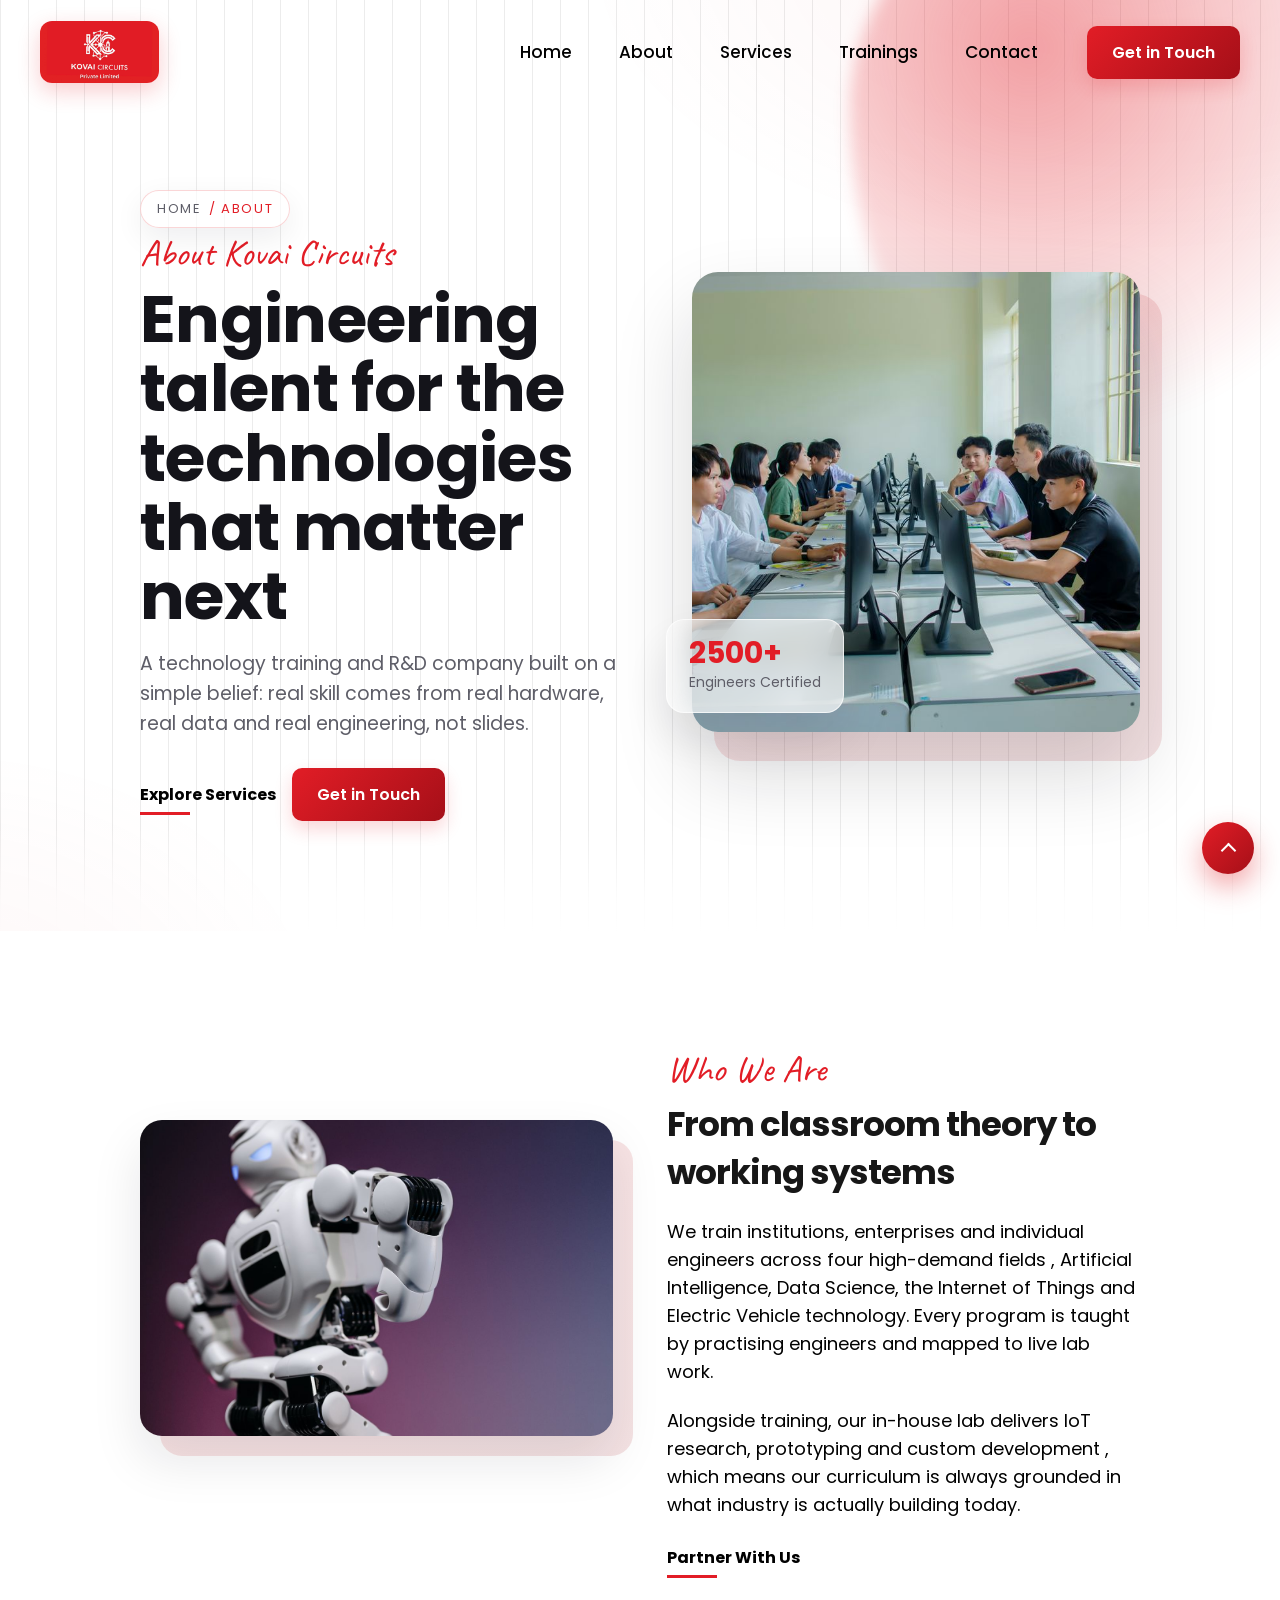
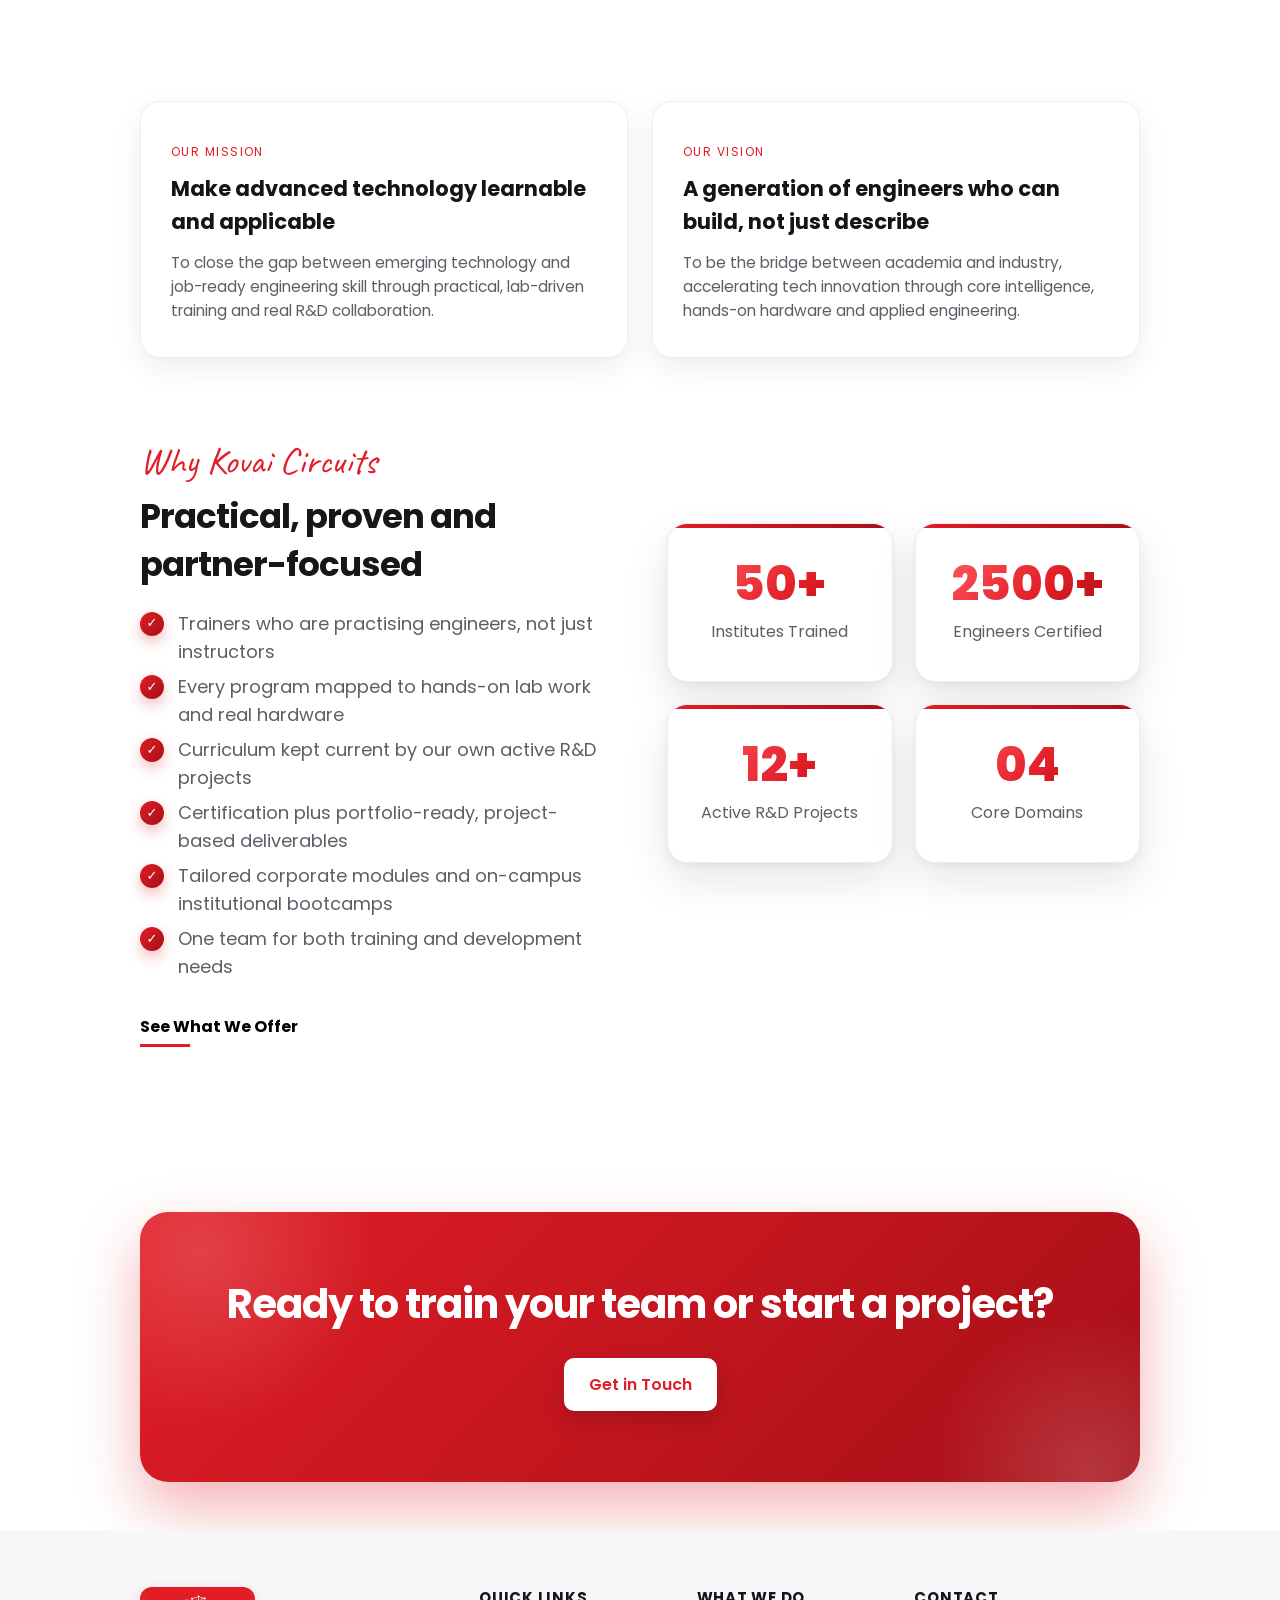
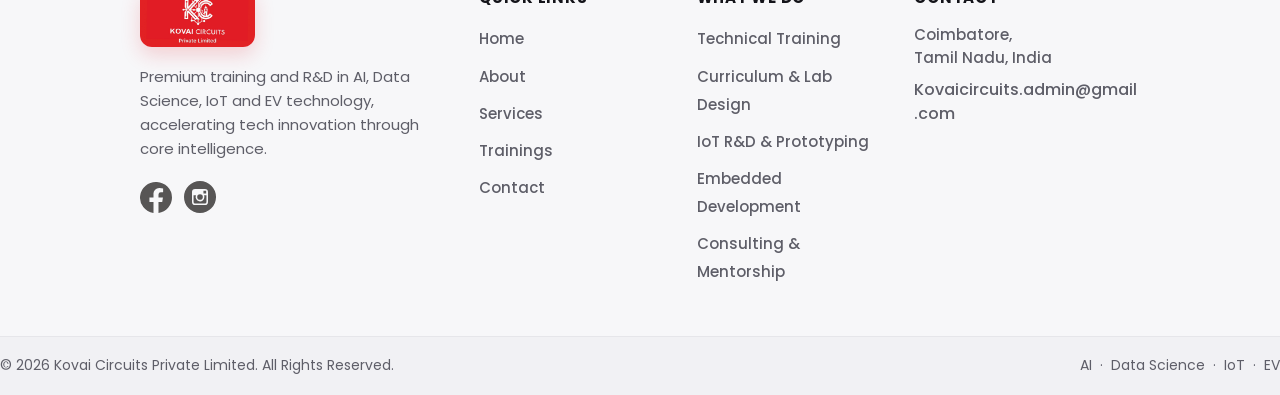
==== commit d78eeeba: "final" ====
--- a/about.html
+++ b/about.html
@@ -160,9 +160,8 @@
                     <img src="img/logo.jpeg" alt="Kovai Circuits" class="kc-foot-logo">
                     <p>Premium training and R&amp;D in AI, Data Science, IoT and EV technology, accelerating tech innovation through core intelligence.</p>
                     <div class="ftr-social d-flex">
-                        <a href=""><img src="img/facebook-icon.svg" width="32" height="32" alt=""></a>
-                        <a href=""><img src="img/instagram-icon.svg" width="32" height="32" alt=""></a>
-                        <a href=""><img src="img/linkedin-icon.svg" width="32" height="32" alt=""></a>
+                        <a href="https://www.facebook.com/share/1CkQpuqasx/?mibextid=wwXIfr" target="_blank" rel="noopener" aria-label="Facebook"><img src="img/facebook-icon.svg" width="32" height="32" alt="Facebook"></a>
+                        <a href="https://www.instagram.com/kovai_circuits?igsh=N29uMHkxazM5OG0y" target="_blank" rel="noopener" aria-label="Instagram"><img src="img/instagram-icon.svg" width="32" height="32" alt="Instagram"></a>
                     </div>
                 </div>
                 <div class="ftr-nav">
@@ -188,8 +187,7 @@
                 <div class="ftr-nav ftr-contact">
                     <h6>Contact</h6>
                     <p>Coimbatore,<br>Tamil Nadu, India</p>
-                    <p>+91 00000 00000</p>
-                    <p>hello@kovaicircuits.com</p>
+                    <p><a href="mailto:Kovaicircuits.admin@gmail.com">Kovaicircuits.admin@gmail.com</a></p>
                 </div>
             </div>
         </div>
--- a/css/skin.css
+++ b/css/skin.css
@@ -556,6 +556,27 @@
 .show .hero-image img {
     transform: scale(1.3);
     opacity: 1;
+}
+
+/* Third hero bubble: smaller accent circle, top-left, floats above */
+.hero-images .third-image {
+    position: absolute;
+    top: 14px;
+    left: 4px;
+    width: 190px;
+    height: 190px;
+    z-index: 3;
+    border: 5px solid #fff;
+    box-shadow: 0 18px 44px rgba(0, 0, 0, 0.18);
+    opacity: 0;
+    transform: scale(0.85);
+    transition: all 1.2s;
+    transition-delay: 1.6s;
+}
+
+.show .hero-images .third-image {
+    opacity: 1;
+    transform: scale(1);
 }
 
 .hero-content {
@@ -3455,6 +3476,7 @@
         left: 0;
         top: auto;
         display: flex;
+        flex-wrap: wrap;
         height: auto;
         margin-bottom: 35px;
     }
@@ -3473,9 +3495,20 @@
     }
 
     .hero-images .fist-image,
-    .hero-images .sec-image {
+    .hero-images .sec-image,
+    .hero-images .third-image {
         position: relative;
         margin-right: 28px;
+    }
+
+    /* Third bubble joins the inline row on tablet/mobile */
+    .hero-images .third-image {
+        top: auto;
+        left: auto;
+        width: 200px;
+        height: 200px;
+        border: none;
+        box-shadow: none;
     }
 
     .col-1 {
@@ -3755,12 +3788,18 @@
         font-size: 28px;
     }
 
+    .hero-images .third-image {
+        width: 160px;
+        height: 160px;
+    }
+
     .hero-images .fist-image,
-    .hero-images .sec-image {
+    .hero-images .sec-image,
+    .hero-images .third-image {
         margin-right: 21px;
     }
 
-    .hero-images .sec-image {
+    .hero-images .third-image {
         margin-right: 0;
     }
 
--- a/css/kovai.css
+++ b/css/kovai.css
@@ -23,15 +23,21 @@
     --kc-shadow-crimson: 0 26px 60px rgba(226, 29, 38, 0.34);
 }
 
-/* ---------- Logo: contained red badge ---------- */
+/* ---------- Logo: contained red badge (red bg is part of the logo) ---------- */
+a.site-logo {
+    display: inline-flex;
+    align-items: center;
+    line-height: 0;
+}
 a.site-logo img {
     width: auto !important;
-    height: 64px;
-    border-radius: 11px;
+    height: 62px;
+    border-radius: 12px;
     display: block;
+    object-fit: contain;
     box-shadow: 0 8px 22px rgba(226, 29, 38, 0.22);
 }
-@media (max-width: 768px) { a.site-logo img { height: 50px; } }
+@media (max-width: 768px) { a.site-logo img { height: 48px; border-radius: 10px; } }
 
 /* ---------- typography (Poppins) ---------- */
 html, body, button, input, select, textarea, p, a, li, span, div,
@@ -457,19 +463,22 @@
    ============================================================ */
 .kc-clients {
     display: grid;
-    grid-template-columns: repeat(5, 1fr);
+    grid-template-columns: repeat(3, 1fr);
     gap: 18px;
     margin-top: 40px;
 }
 .kc-client {
     height: 92px;
     border-radius: 16px;
+    padding: 0 22px;
+    text-align: center;
+    line-height: 1.3;
     display: flex;
     align-items: center;
     justify-content: center;
     font-weight: 700;
     font-size: 16px;
-    letter-spacing: 0.06em;
+    letter-spacing: 0.04em;
     color: var(--kc-muted);
     background: var(--kc-glass);
     border: 1px solid rgba(255, 255, 255, 0.8);
@@ -521,7 +530,11 @@
 }
 .kc-info-item .ico img { filter: brightness(0) invert(1); }
 .kc-info-item p { margin: 0; color: #fff; }
+.kc-info-item p a { color: inherit; text-decoration: none; word-break: break-word; }
+.kc-info-item p a:hover { text-decoration: underline; }
 .kc-info-item strong { display: block; font-size: 13px; font-weight: 500; opacity: 0.7; margin-bottom: 2px; letter-spacing: 0.04em; }
+footer#footer .ftr-contact p a { color: inherit; text-decoration: none; word-break: break-word; }
+footer#footer .ftr-contact p a:hover { color: var(--kc-crimson); }
 
 .kc-form {
     background: #ffffff;
@@ -694,7 +707,8 @@
     padding: 56px 0 42px;
 }
 .kc-foot-brand .kc-foot-logo {
-    height: 56px; width: auto; border-radius: 10px; margin-bottom: 18px;
+    height: 60px; width: auto; border-radius: 12px; margin-bottom: 18px;
+    object-fit: contain; display: block;
     box-shadow: 0 8px 20px rgba(226, 29, 38, 0.18);
 }
 .kc-foot-brand p { color: var(--kc-muted); font-size: 15px; max-width: 330px; margin-bottom: 20px; line-height: 1.6; }
@@ -839,10 +853,10 @@
     /* Stat cards: always single column so big numbers never clip */
     .kc-stats { grid-template-columns: 1fr !important; }
     .kc-stat .num { font-size: 42px; }
-    /* Hero buttons stack full-width instead of cramming side by side */
-    .kc-hero-cta { flex-direction: column; align-items: stretch; gap: 12px; }
-    .kc-hero-cta .site-btn { text-align: center; }
-    .kc-hero-cta .link-btn { text-align: center; }
+    /* Hero buttons stack and left-align on phones */
+    .kc-hero-cta { flex-direction: column; align-items: flex-start; gap: 12px; }
+    .kc-hero-cta .site-btn { text-align: left; }
+    .kc-hero-cta .link-btn { text-align: left; }
     /* Tighter section padding on small screens */
     .kc-hero h1 { font-size: 34px; }
 }
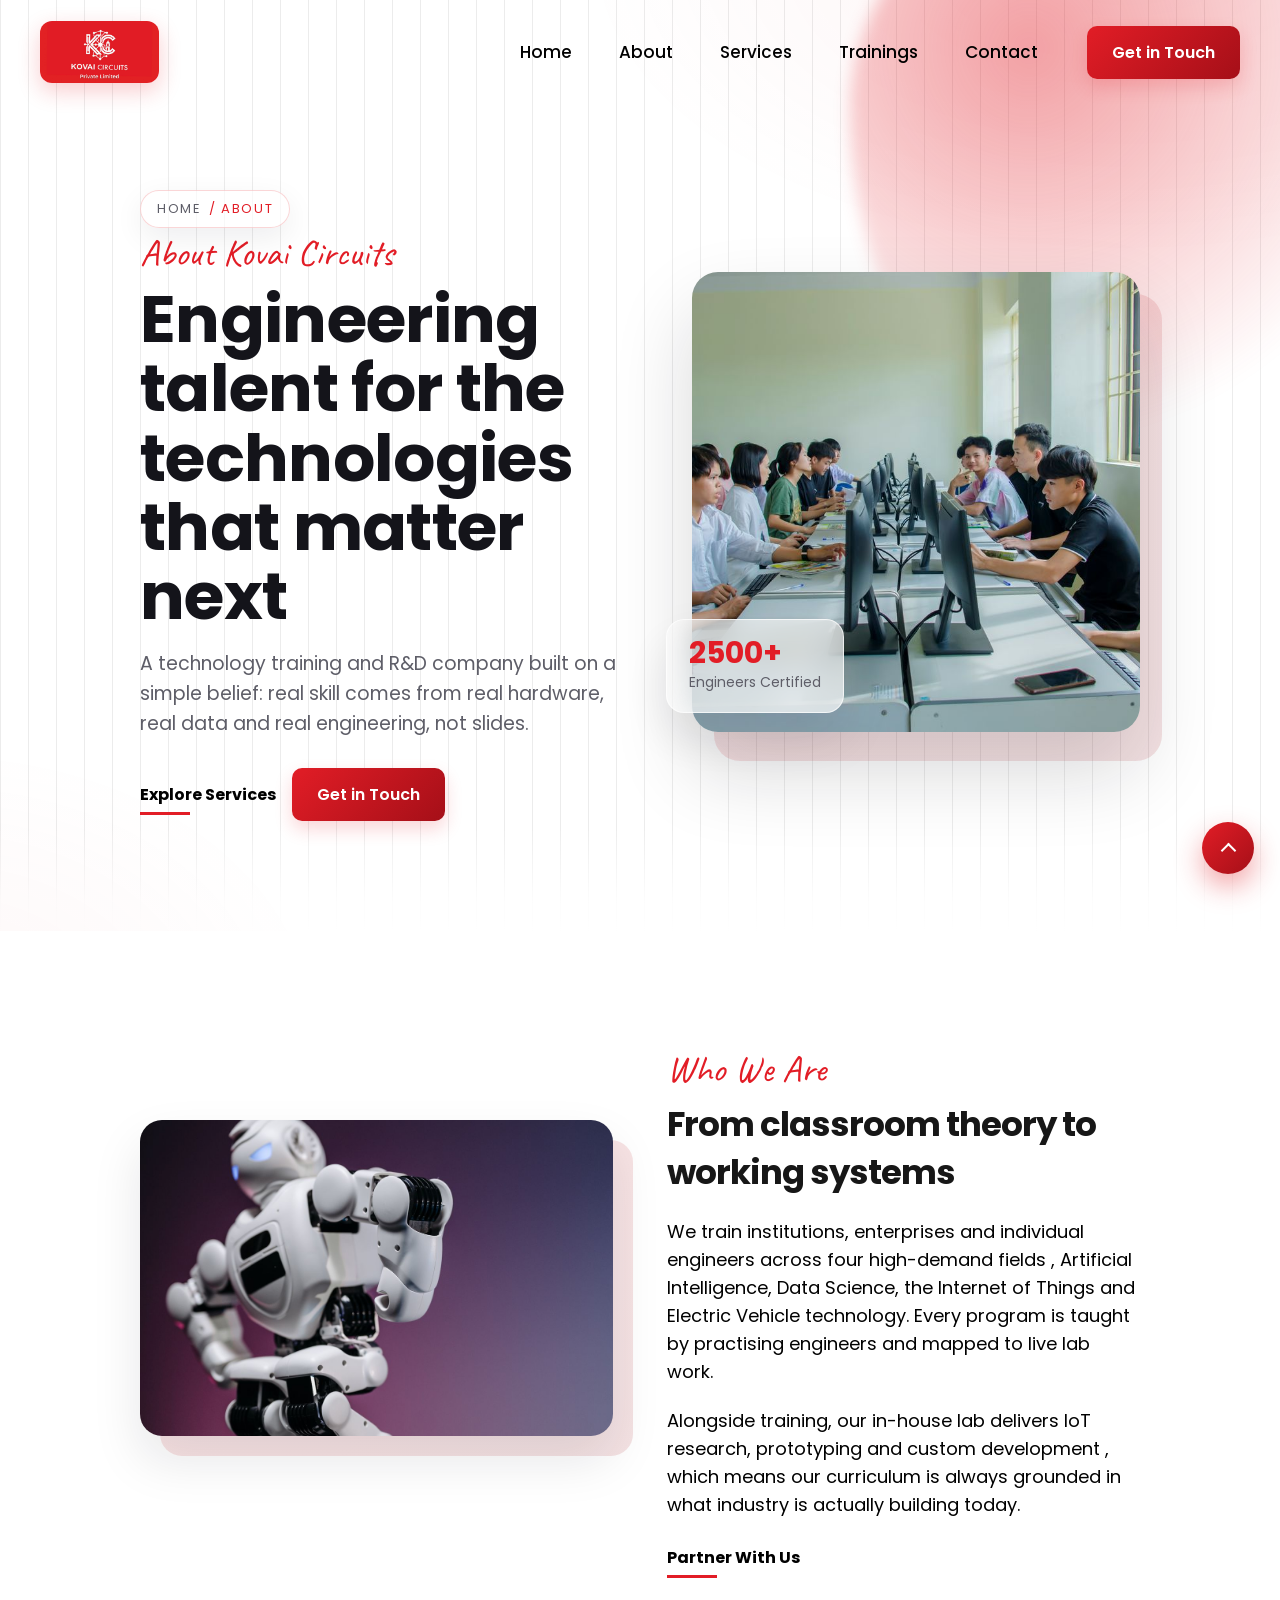
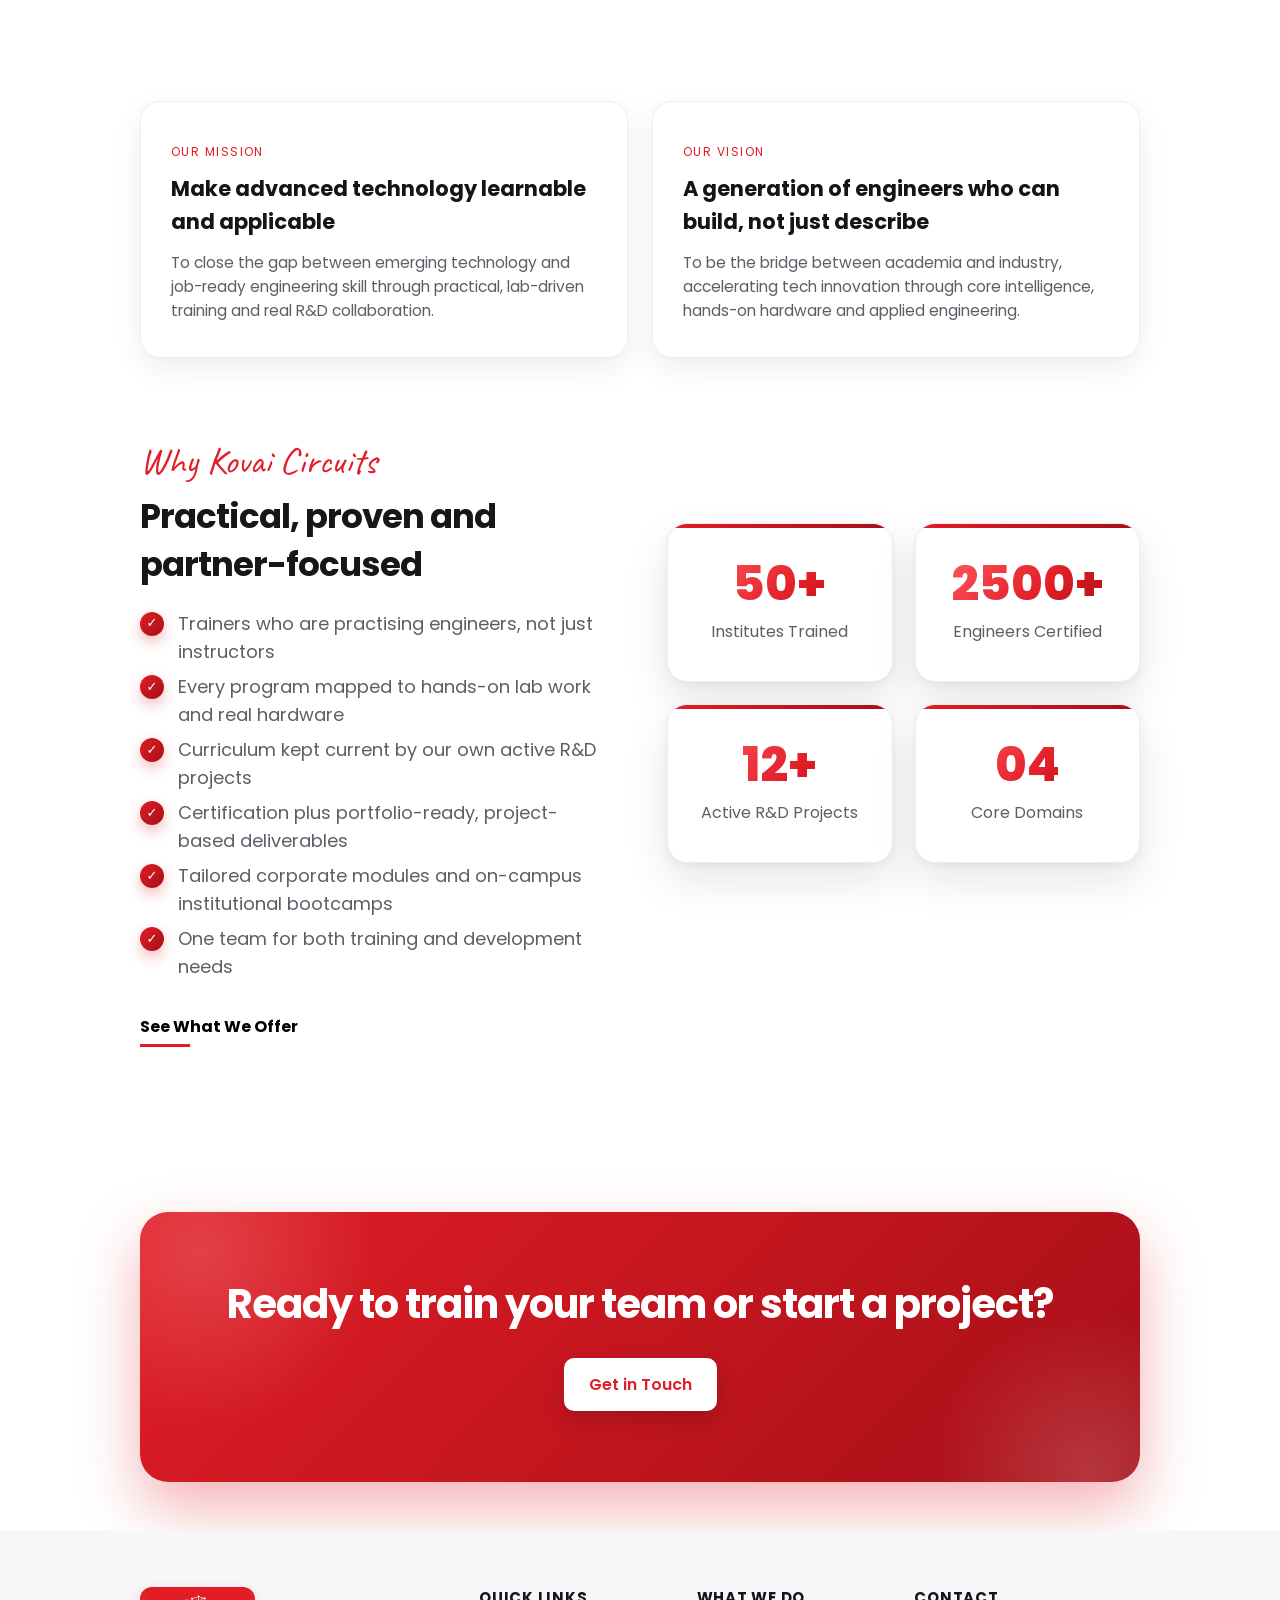
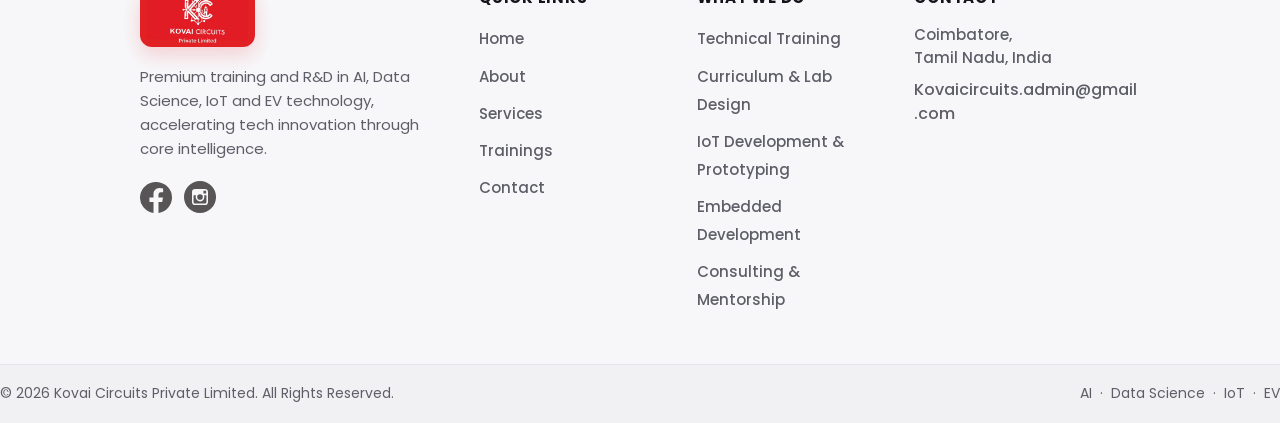
==== commit f9481c1d: "Updates" ====
--- a/about.html
+++ b/about.html
@@ -179,7 +179,7 @@
                     <ul>
                         <li><a href="services.html">Technical Training</a></li>
                         <li><a href="services.html">Curriculum &amp; Lab Design</a></li>
-                        <li><a href="services.html">IoT R&amp;D &amp; Prototyping</a></li>
+                        <li><a href="services.html">IoT Development &amp; Prototyping</a></li>
                         <li><a href="services.html">Embedded Development</a></li>
                         <li><a href="services.html">Consulting &amp; Mentorship</a></li>
                     </ul>
--- a/css/kovai.css
+++ b/css/kovai.css
@@ -860,3 +860,215 @@
     /* Tighter section padding on small screens */
     .kc-hero h1 { font-size: 34px; }
 }
+
+/* ============================================================
+   TESTIMONIAL SWIPER  (modern card carousel)
+   ============================================================ */
+.testimonial-section {
+    background:
+        radial-gradient(900px 480px at 85% -10%, rgba(226, 29, 38, 0.07), transparent 60%),
+        radial-gradient(600px 400px at -5% 100%, rgba(226, 29, 38, 0.05), transparent 60%),
+        #f9f9fb;
+}
+.testimonial-section .section-heading { margin-bottom: 0; }
+.testimonial-section .bg-lines { height: 200px; }
+.testimonial-section .bg-lines::before { display: none; }
+
+/* Swiper container */
+.kc-swiper-wrap {
+    position: relative;
+    margin-top: 48px;
+}
+
+.kc-testimonial-swiper {
+    overflow: hidden;
+}
+
+/* Equal-height slides: stretch wrapper so all cards share the tallest card's height */
+.kc-testimonial-swiper .swiper-wrapper {
+    align-items: stretch;
+}
+.kc-testimonial-swiper .swiper-slide {
+    height: auto;
+    display: flex;
+}
+.kc-testimonial-swiper .swiper-slide .kc-testi-card {
+    display: flex;
+    flex-direction: column;
+    width: 100%;
+}
+
+/* Individual card */
+.kc-testi-card {
+    position: relative;
+    background: #fff;
+    border: 1px solid #eceef2;
+    border-radius: 28px;
+    padding: 44px 42px 38px;
+    box-shadow: 0 20px 56px rgba(20, 20, 26, 0.08);
+    transition: transform 0.4s ease, box-shadow 0.4s ease;
+    height: 100%;
+    box-sizing: border-box;
+}
+.kc-testi-card::before {
+    content: "";
+    position: absolute;
+    inset: 0 0 auto 0;
+    height: 4px;
+    border-radius: 28px 28px 0 0;
+    background: var(--kc-grad);
+    transform: scaleX(0);
+    transform-origin: left;
+    transition: transform 0.45s ease;
+}
+.swiper-slide-active .kc-testi-card::before,
+.kc-testi-card:hover::before { transform: scaleX(1); }
+.swiper-slide-active .kc-testi-card,
+.kc-testi-card:hover {
+    transform: translateY(-6px);
+    box-shadow: 0 32px 70px rgba(226, 29, 38, 0.14);
+}
+
+/* Opening quote glyph */
+.kc-testi-quote {
+    font-size: 72px;
+    line-height: 1;
+    color: var(--kc-crimson);
+    opacity: 0.13;
+    position: absolute;
+    top: 18px;
+    right: 32px;
+    font-family: Georgia, serif;
+    pointer-events: none;
+    user-select: none;
+}
+
+/* Body text */
+.kc-testi-text {
+    font-size: 17px;
+    line-height: 1.75;
+    color: #3c3a45;
+    margin: 0 0 22px;
+    position: relative;
+    flex-grow: 1;   /* push stars + author to the bottom */
+}
+
+/* Star rating */
+.kc-testi-stars {
+    color: #f5a623;
+    font-size: 17px;
+    letter-spacing: 3px;
+    margin-bottom: 26px;
+}
+
+/* Author row */
+.kc-testi-author {
+    display: flex;
+    align-items: center;
+    gap: 18px;
+    border-top: 1px solid #eceef2;
+    padding-top: 22px;
+}
+.kc-testi-avatar {
+    width: 56px;
+    height: 56px;
+    border-radius: 50%;
+    overflow: hidden;
+    flex: 0 0 auto;
+    border: 3px solid var(--kc-crimson-soft);
+    box-shadow: 0 6px 16px rgba(226, 29, 38, 0.18);
+}
+.kc-testi-avatar img {
+    width: 100%;
+    height: 100%;
+    object-fit: cover;
+    display: block;
+}
+.kc-testi-meta strong {
+    display: block;
+    font-size: 15px;
+    font-weight: 700;
+    color: var(--kc-ink);
+    margin-bottom: 4px;
+}
+.kc-testi-meta span {
+    font-size: 13.5px;
+    color: var(--kc-muted);
+}
+
+/* ── unified controls row:  < [dots] > ── */
+.kc-testi-controls {
+    display: flex;
+    align-items: center;
+    justify-content: center;
+    gap: 20px;
+    margin-top: 32px;
+}
+
+/* Pagination lives inside the controls row — static, not absolute */
+.kc-testi-pagination {
+    display: flex;
+    align-items: center;
+    gap: 8px;
+    /* override Swiper's default absolute positioning */
+    position: static !important;
+    bottom: auto !important;
+    width: auto !important;
+}
+.kc-testi-pagination .swiper-pagination-bullet {
+    width: 8px;
+    height: 8px;
+    border-radius: 100px;
+    background: #d5d6da;
+    opacity: 1;
+    margin: 0 !important;
+    transition: width 0.35s ease, background 0.35s ease;
+}
+.kc-testi-pagination .swiper-pagination-bullet-active {
+    width: 28px;
+    background: var(--kc-crimson);
+}
+
+/* Prev / Next buttons */
+.kc-testi-prev,
+.kc-testi-next {
+    flex: 0 0 auto;
+    width: 44px;
+    height: 44px;
+    border-radius: 50%;
+    border: 1.5px solid #e0e0e6;
+    background: #fff;
+    cursor: pointer;
+    display: flex;
+    align-items: center;
+    justify-content: center;
+    transition: background 0.28s ease, border-color 0.28s ease, transform 0.28s ease, box-shadow 0.28s ease;
+    box-shadow: 0 6px 16px rgba(20, 20, 26, 0.07);
+}
+.kc-testi-prev svg,
+.kc-testi-next svg {
+    width: 18px;
+    height: 18px;
+    color: var(--kc-ink);
+    transition: color 0.25s ease;
+}
+.kc-testi-prev:hover,
+.kc-testi-next:hover {
+    background: var(--kc-crimson);
+    border-color: var(--kc-crimson);
+    transform: translateY(-3px);
+    box-shadow: 0 12px 24px rgba(226, 29, 38, 0.28);
+}
+.kc-testi-prev:hover svg,
+.kc-testi-next:hover svg { color: #fff; }
+
+/* Responsive */
+@media (max-width: 991px) {
+    .kc-testi-card { padding: 36px 30px 30px; }
+    .kc-testi-quote { font-size: 56px; }
+}
+@media (max-width: 600px) {
+    .kc-testi-card { padding: 30px 24px 26px; border-radius: 22px; }
+    .kc-testi-text { font-size: 15.5px; }
+    .kc-testi-quote { font-size: 48px; }
+}
